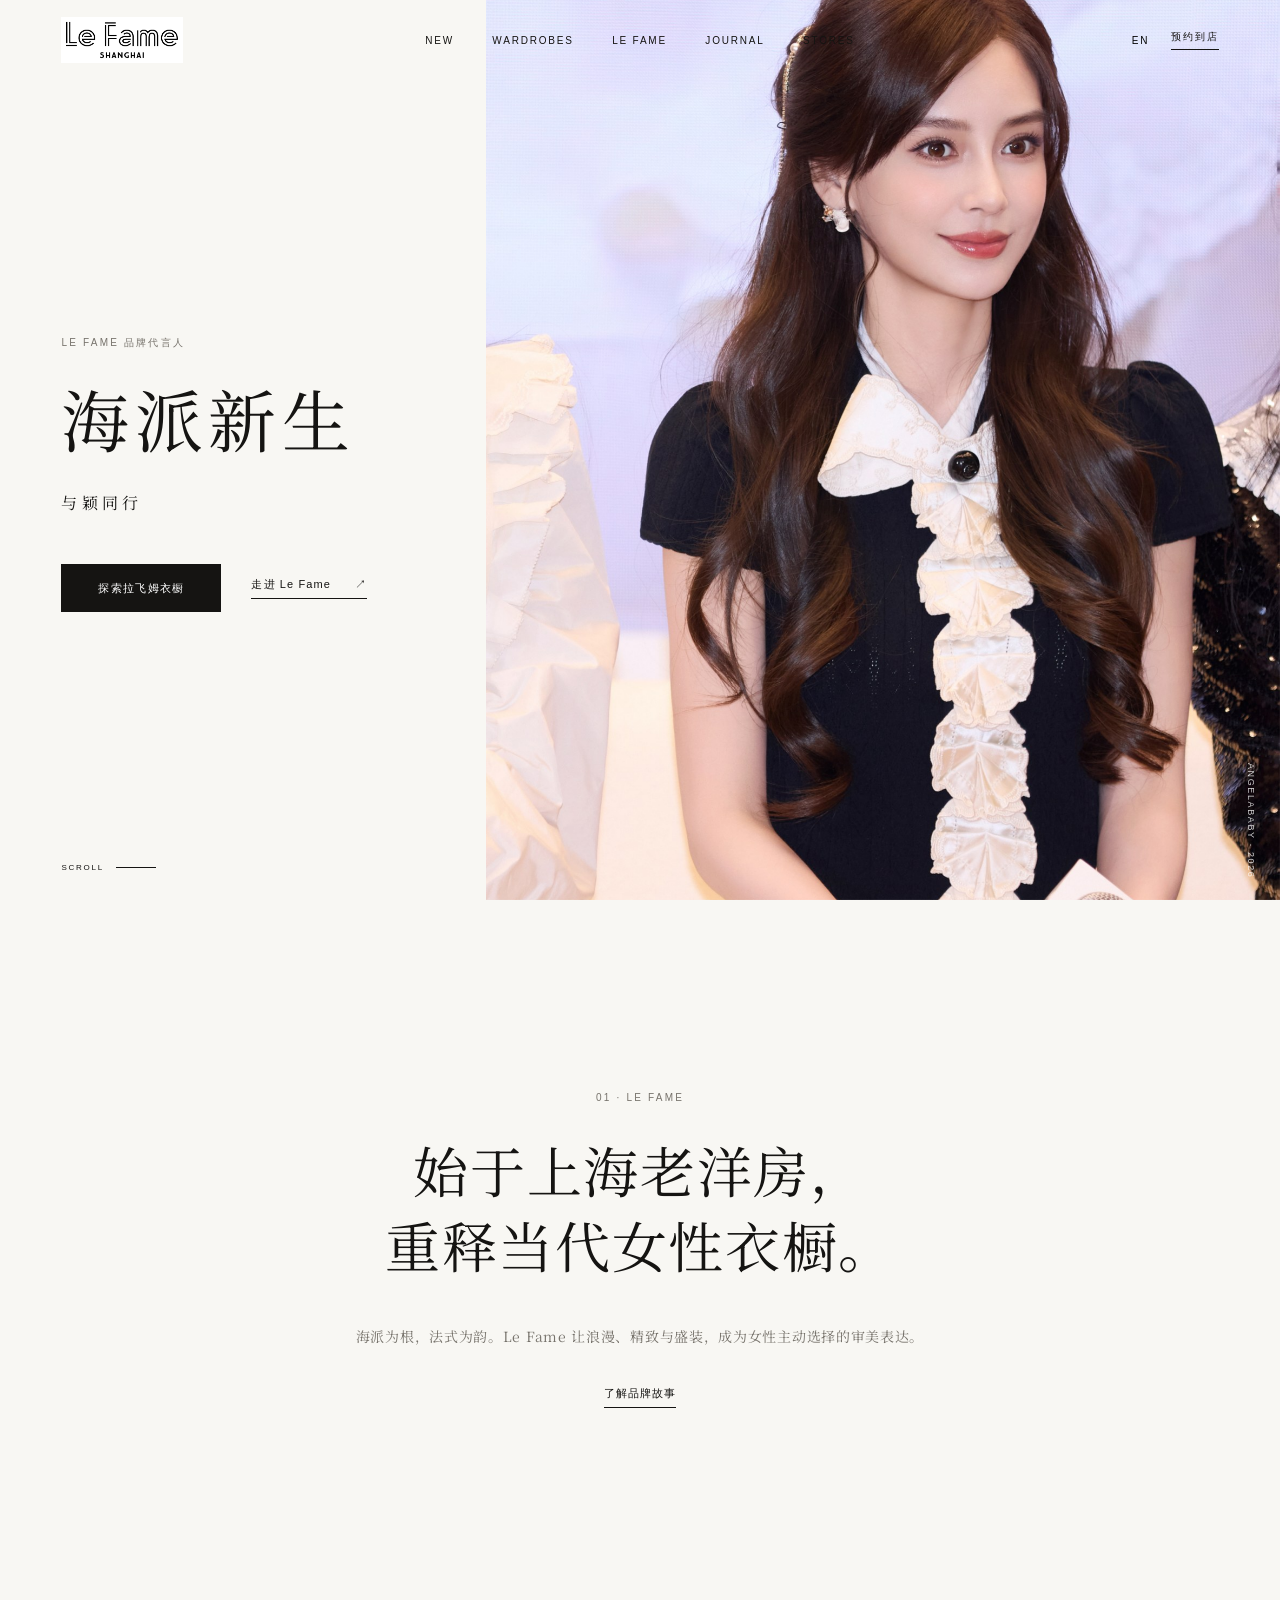
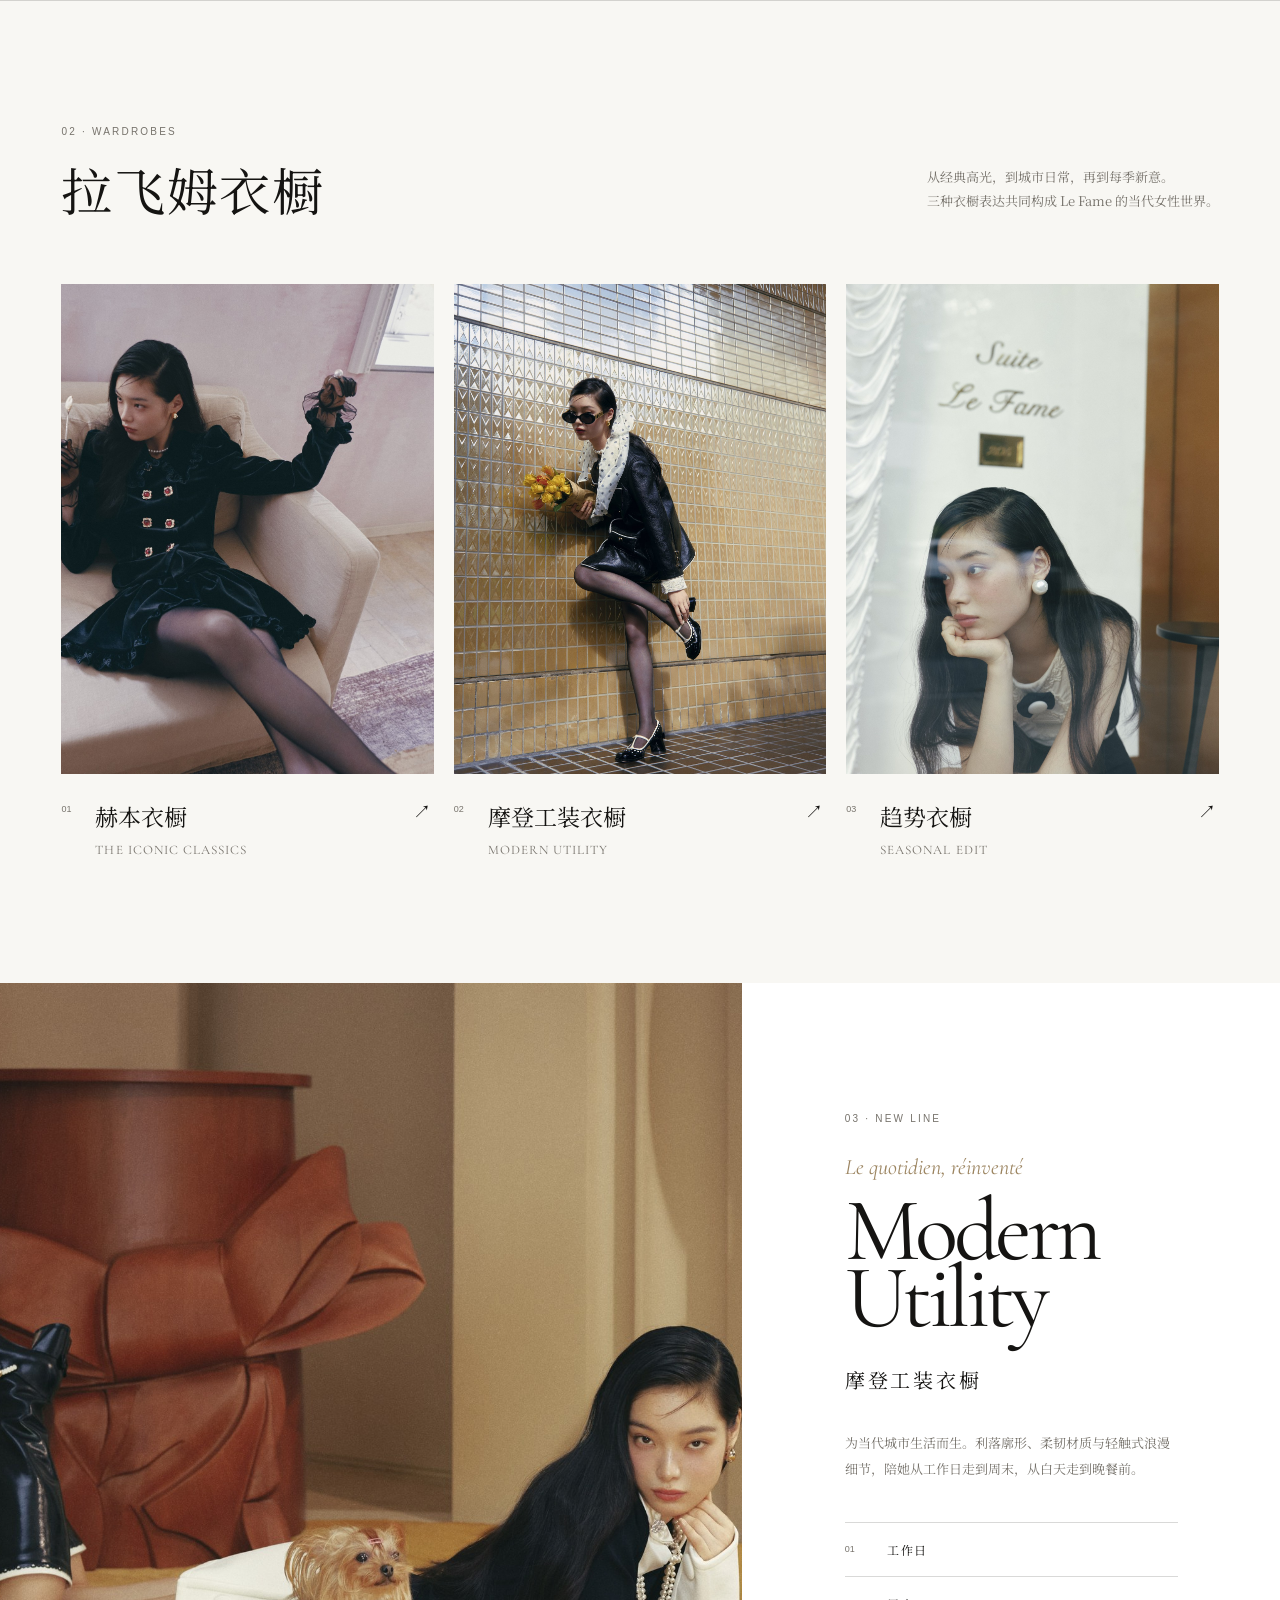
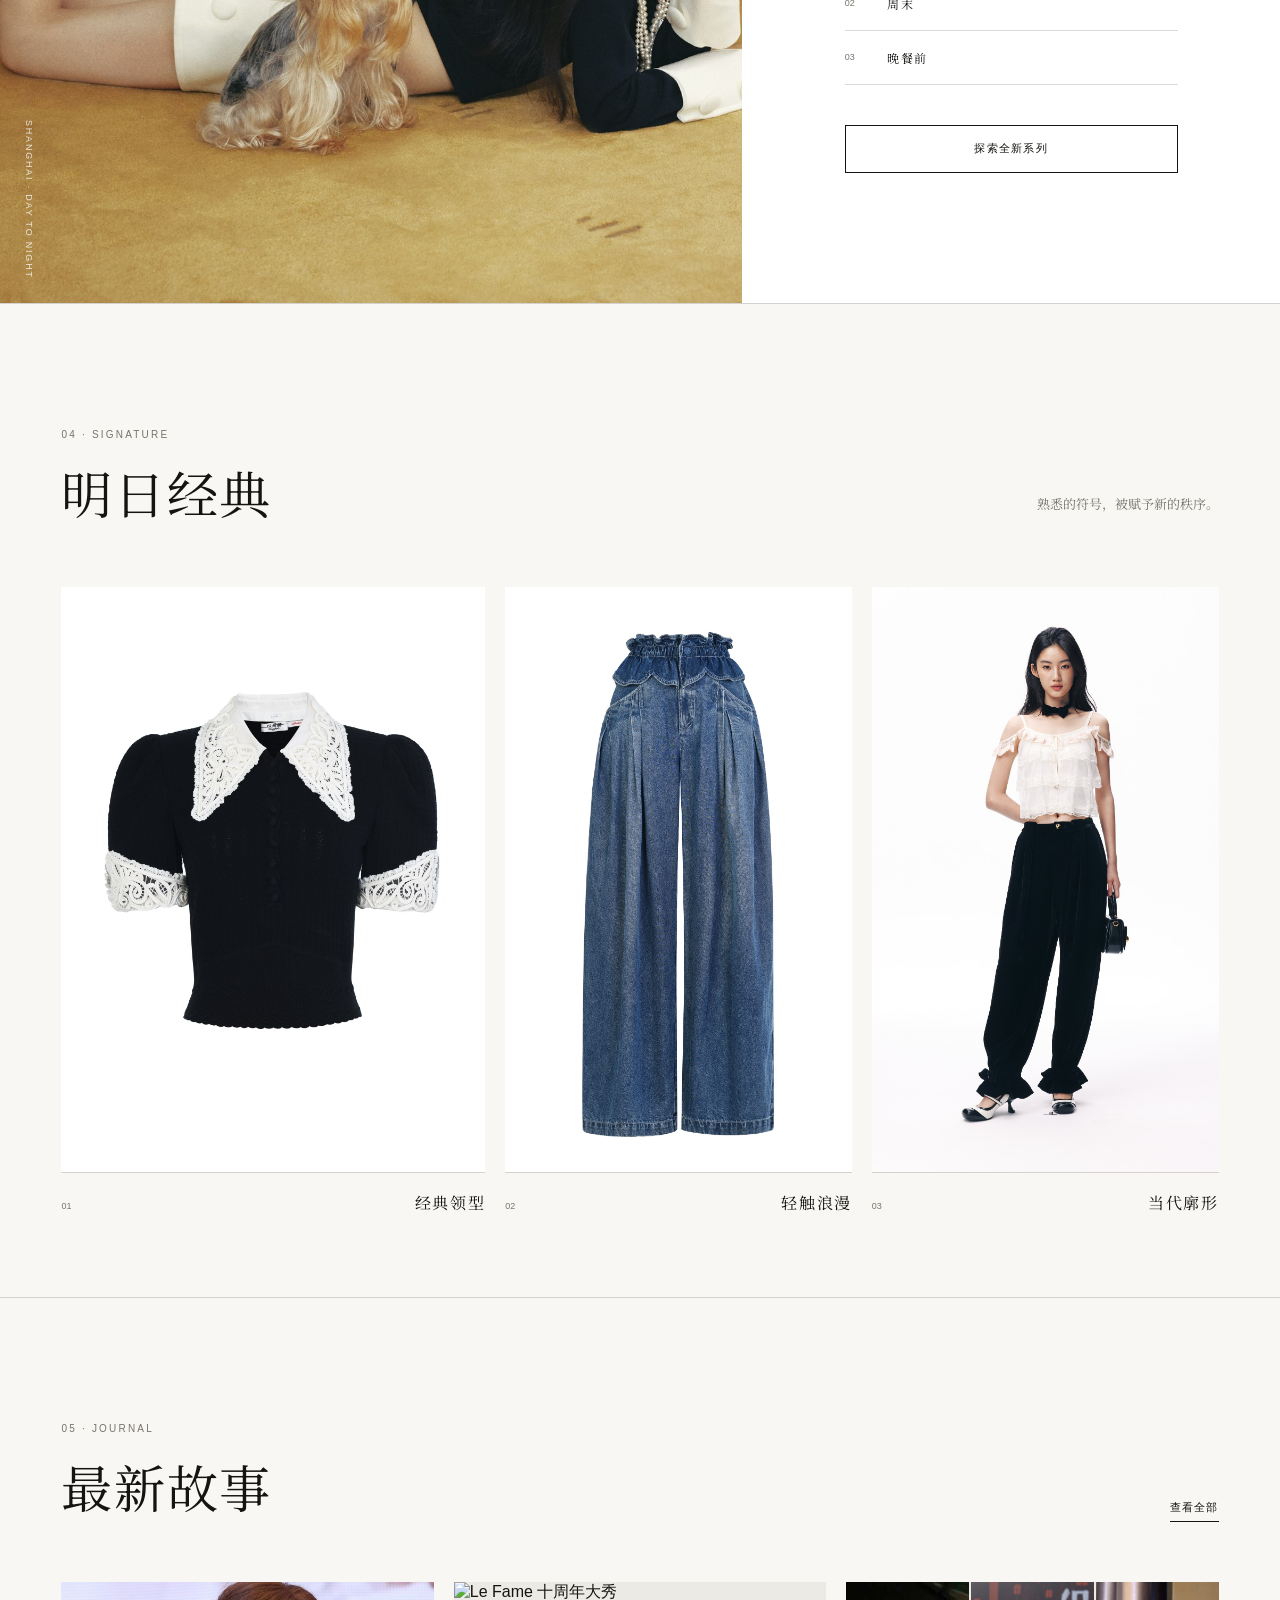
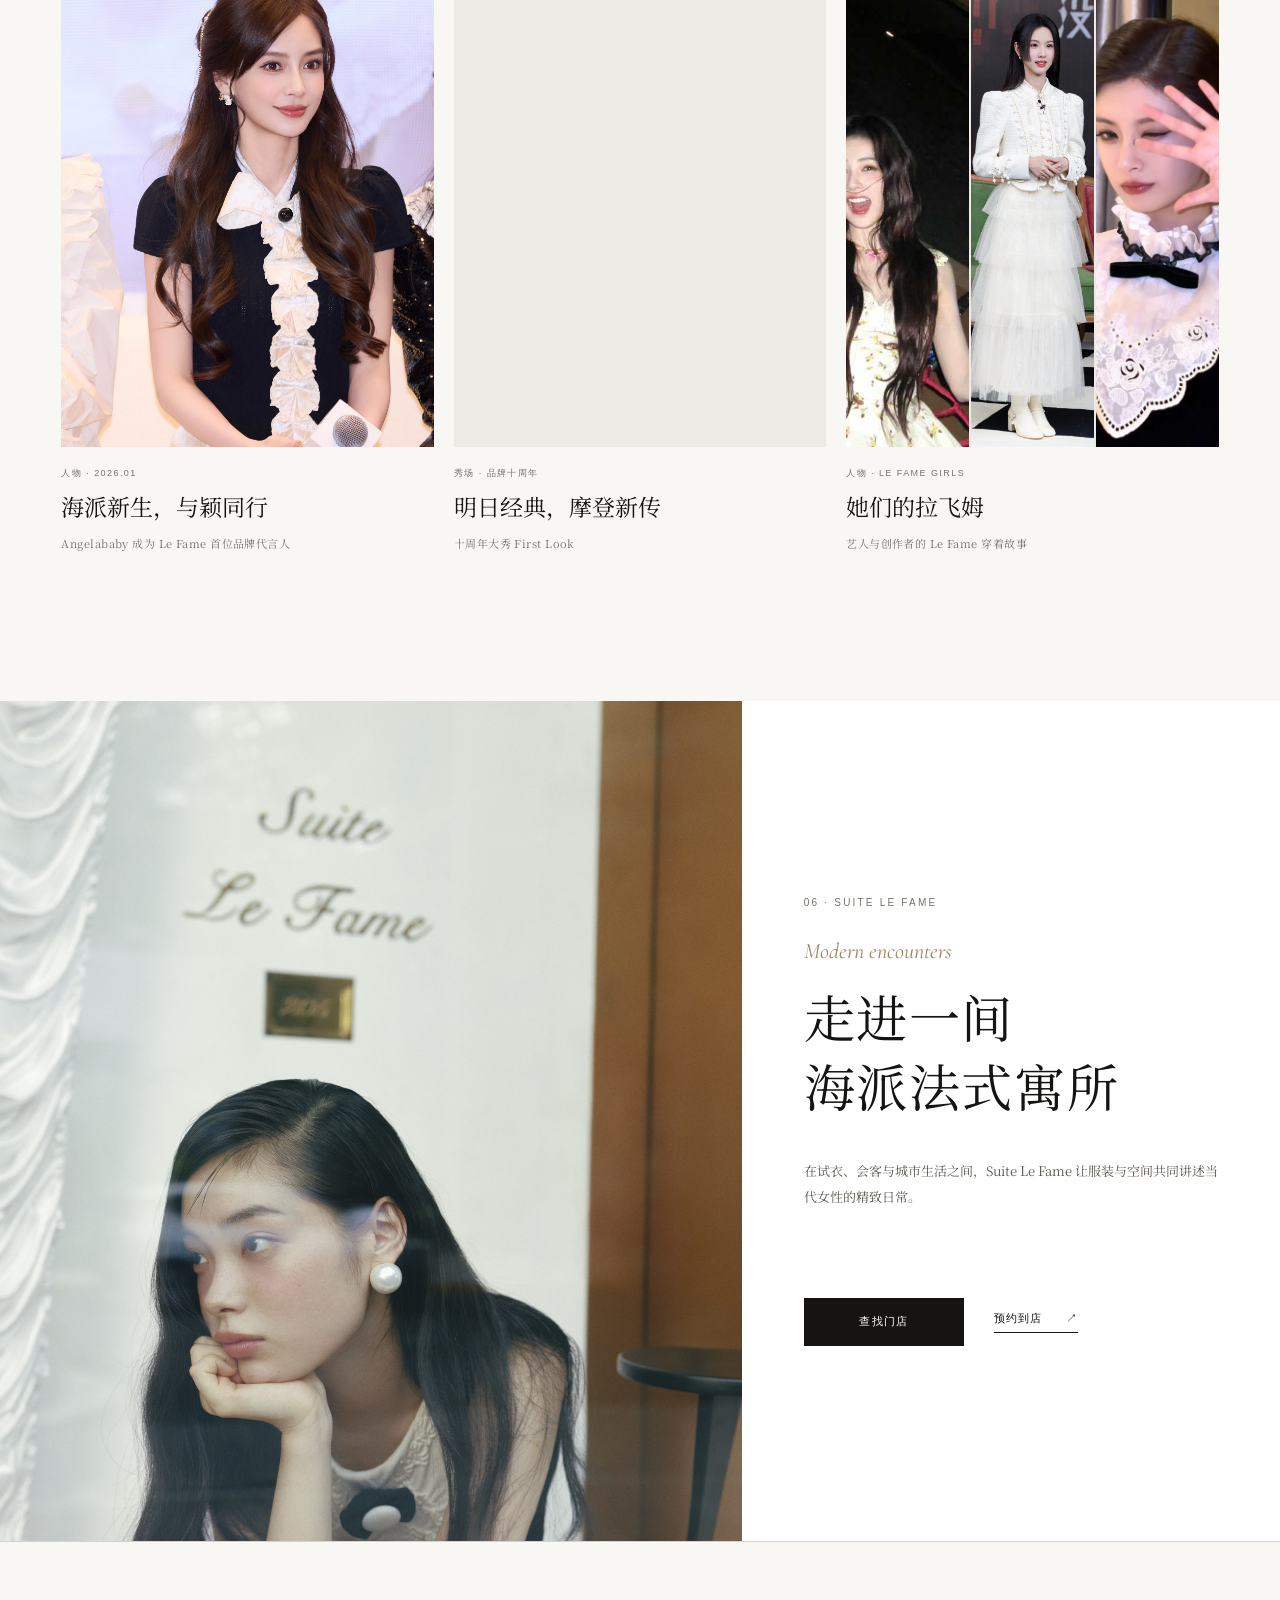
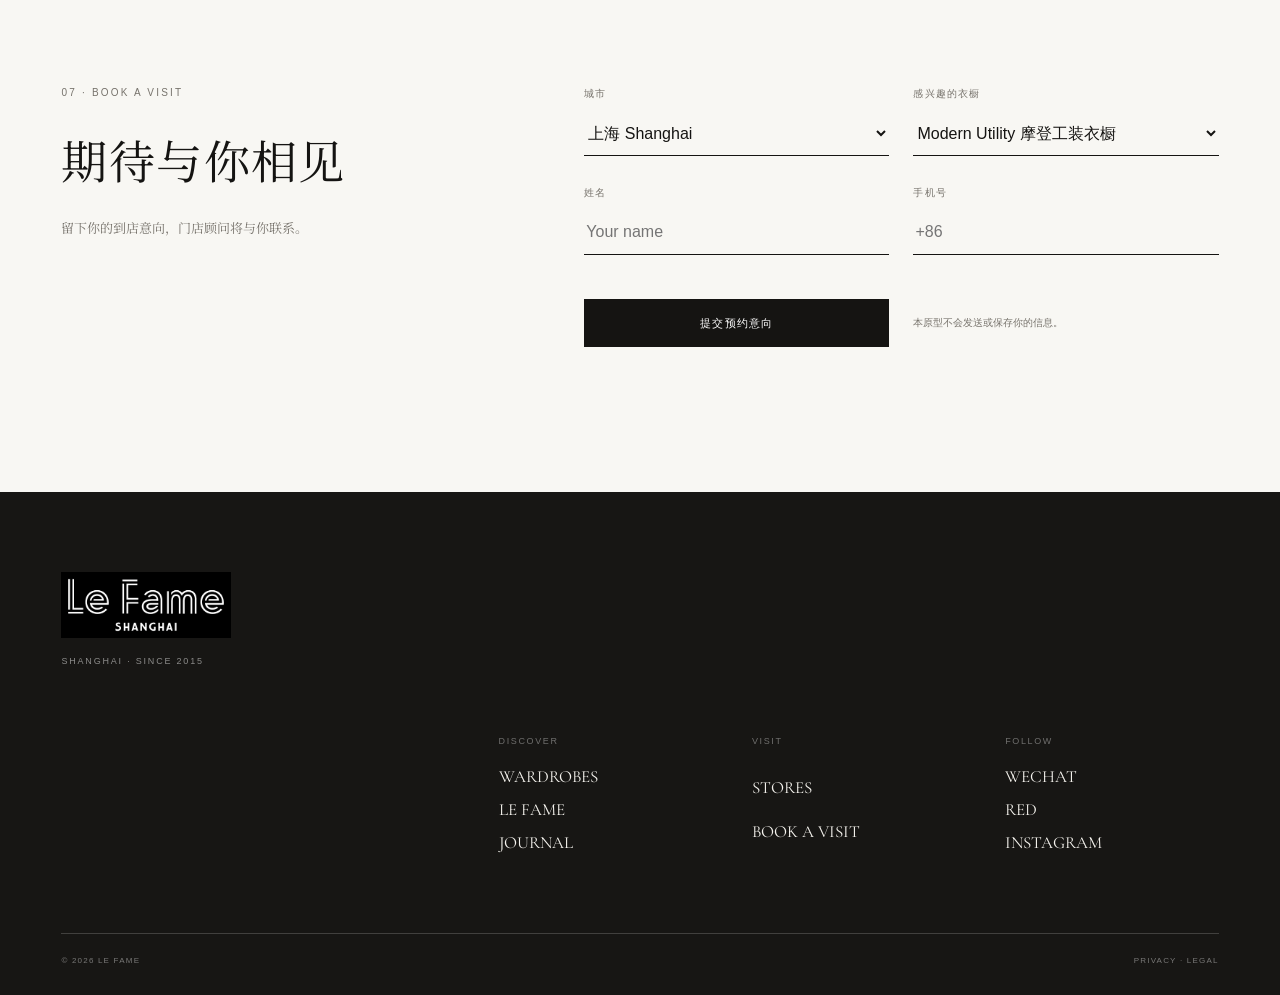
==== index.html @ 020245b4 "Le Fame 品牌官网 - 初次部署" ====
<!doctype html>
<html lang="zh-CN">
  <head>
    <meta charset="UTF-8" />
    <meta name="viewport" content="width=device-width, initial-scale=1.0" />
    <meta
      name="description"
      content="Le Fame 拉飞姆品牌官网概念首页——始于上海老洋房，以海派摩登重释当代女性衣橱。"
    />
    <title>Le Fame 拉飞姆｜海派摩登女装</title>
    <link rel="stylesheet" href="./styles.css" />
  </head>
  <body>
    <header class="site-header" data-header>
      <a class="brand-mark" href="#top" aria-label="Le Fame 首页">
        <img
          src="assets/lefame_logo_black_crop.png"
          alt="Le Fame"
        />
      </a>

      <nav class="desktop-nav" aria-label="主导航">
        <a href="./collection-autumn-2026.html">NEW</a>
        <a href="./wardrobes.html">WARDROBES</a>
        <a href="#statement">LE FAME</a>
        <a href="#journal">JOURNAL</a>
        <a href="#stores">STORES</a>
      </nav>

      <div class="header-actions">
        <button class="language-switch" type="button" data-language>EN</button>
        <a class="visit-link" href="#visit">预约到店</a>
        <button
          class="menu-button"
          type="button"
          aria-label="打开菜单"
          aria-expanded="false"
          data-menu-button
        >
          <span></span>
          <span></span>
        </button>
      </div>

      <nav class="mobile-nav" aria-label="移动端导航" data-mobile-nav>
        <a href="#new">NEW COLLECTION</a>
        <a href="./wardrobes.html">拉飞姆衣橱</a>
        <a href="#statement">LE FAME</a>
        <a href="#journal">JOURNAL</a>
        <a href="#stores">STORES</a>
        <a href="#visit">预约到店</a>
        <button class="mobile-language" type="button" data-language>EN / 中文</button>
      </nav>
    </header>

    <main id="top">
      <section class="hero" id="new">
        <div class="hero-copy">
          <p class="eyebrow" data-zh="LE FAME 品牌代言人" data-en="LE FAME BRAND AMBASSADOR">
            LE FAME 品牌代言人
          </p>
          <h1 class="hero-title-cn">海派新生</h1>
          <p
            class="hero-cn"
            data-zh="与颖同行"
            data-en="A modern Haipai story, in step with Angelababy."
          >
            与颖同行
          </p>
          <div class="hero-actions">
            <a class="button button-dark" href="./wardrobes.html">
              <span data-zh="探索拉飞姆衣橱" data-en="Explore Le Fame Wardrobes">探索拉飞姆衣橱</span>
            </a>
            <a class="text-link" href="#statement">
              <span data-zh="走进 Le Fame" data-en="Discover Le Fame">走进 Le Fame</span>
              <span aria-hidden="true">↗</span>
            </a>
          </div>
        </div>

        <figure class="hero-visual">
          <img
            src="assets/celebrity_01.jpg"
            alt="Le Fame 品牌代言人 Angelababy"
          />
          <figcaption>ANGELABABY · 2026</figcaption>
        </figure>

        <a class="scroll-cue" href="#statement" aria-label="继续浏览">
          <span>SCROLL</span>
          <i></i>
        </a>
      </section>

      <section class="statement reveal" id="statement">
        <p class="section-index">01 · LE FAME</p>
        <h2 data-zh="始于上海老洋房，重释当代女性衣橱。" data-en="Born in a Shanghai heritage villa, reimagining the contemporary wardrobe.">
          始于上海老洋房，<br />重释当代女性衣橱。
        </h2>
        <p
          class="statement-en"
          data-zh="海派为根，法式为韵。Le Fame 让浪漫、精致与盛装，成为女性主动选择的审美表达。"
          data-en="Rooted in Haipai aesthetics and articulated with French elegance, Le Fame turns romance and refinement into a conscious expression of modern femininity."
        >
          海派为根，法式为韵。Le Fame 让浪漫、精致与盛装，成为女性主动选择的审美表达。
        </p>
        <a class="underlined-link" href="#statement">
          <span data-zh="了解品牌故事" data-en="Our Story">了解品牌故事</span>
        </a>
      </section>

      <section class="wardrobes" id="wardrobes">
        <header class="section-heading reveal">
          <div>
            <p class="section-index">02 · WARDROBES</p>
            <h2 data-zh="拉飞姆衣橱" data-en="Le Fame Wardrobes">拉飞姆衣橱</h2>
          </div>
          <p
            data-zh="从经典高光，到城市日常，再到每季新意。三种衣橱表达共同构成 Le Fame 的当代女性世界。"
            data-en="From enduring icons to urban ease and seasonal expressions, the Le Fame wardrobes shape a contemporary feminine world."
          >
            从经典高光，到城市日常，再到每季新意。<br />三种衣橱表达共同构成 Le Fame 的当代女性世界。
          </p>
        </header>

        <div class="wardrobe-grid">
          <article class="wardrobe-card reveal">
            <div class="wardrobe-image">
              <img
                src="assets/modern_02.jpg"
                alt="赫本衣橱"
              />
            </div>
            <div class="wardrobe-copy">
              <span>01</span>
              <h3 data-zh="赫本衣橱" data-en="Hepburn Wardrobe">赫本衣橱</h3>
              <p>THE ICONIC CLASSICS</p>
              <a href="./wardrobe-hepburn.html" aria-label="探索赫本衣橱">↗</a>
            </div>
          </article>

          <article class="wardrobe-card reveal">
            <div class="wardrobe-image">
              <img
                src="assets/modern_01.jpg"
                alt="Modern Utility 摩登工装衣橱"
              />
            </div>
            <div class="wardrobe-copy">
              <span>02</span>
              <h3 data-zh="摩登工装衣橱" data-en="Modern Utility">摩登工装衣橱</h3>
              <p>MODERN UTILITY</p>
              <a href="./wardrobe-utility.html" aria-label="探索摩登工装衣橱">↗</a>
            </div>
          </article>

          <article class="wardrobe-card reveal">
            <div class="wardrobe-image">
              <img
                src="assets/modern_04.jpg"
                alt="趋势衣橱"
              />
            </div>
            <div class="wardrobe-copy">
              <span>03</span>
              <h3 data-zh="趋势衣橱" data-en="Seasonal Wardrobe">趋势衣橱</h3>
              <p>SEASONAL EDIT</p>
              <a href="./wardrobe-seasonal.html" aria-label="探索趋势衣橱">↗</a>
            </div>
          </article>
        </div>
      </section>

      <section class="utility" id="utility">
        <div class="utility-visual reveal">
          <img
            src="assets/modern_03.jpg"
            alt="Modern Utility 城市生活方式"
          />
          <span class="vertical-label">SHANGHAI · DAY TO NIGHT</span>
        </div>

        <div class="utility-copy reveal">
          <p class="section-index">03 · NEW LINE</p>
          <p class="script-label">Le quotidien, réinventé</p>
          <h2>Modern<br />Utility</h2>
          <h3 data-zh="摩登工装衣橱" data-en="The City Wardrobe">摩登工装衣橱</h3>
          <p
            class="utility-description"
            data-zh="为当代城市生活而生。利落廓形、柔韧材质与轻触式浪漫细节，陪她从工作日走到周末，从白天走到晚餐前。"
            data-en="Created for modern city life. Precise silhouettes, tactile materials and light romantic details move from weekdays to weekends, from daylight to dinner."
          >
            为当代城市生活而生。利落廓形、柔韧材质与轻触式浪漫细节，陪她从工作日走到周末，从白天走到晚餐前。
          </p>
          <ul class="scene-list">
            <li><span>01</span><b data-zh="工作日" data-en="Weekday">工作日</b></li>
            <li><span>02</span><b data-zh="周末" data-en="Weekend">周末</b></li>
            <li><span>03</span><b data-zh="晚餐前" data-en="Before Dinner">晚餐前</b></li>
          </ul>
          <a class="button button-outline" href="#visit">
            <span data-zh="探索全新系列" data-en="Discover the Collection">探索全新系列</span>
          </a>
        </div>
      </section>

      <section class="signature" id="signature">
        <header class="section-heading reveal">
          <div>
            <p class="section-index">04 · SIGNATURE</p>
            <h2 data-zh="明日经典" data-en="Tomorrow's Classics">明日经典</h2>
          </div>
          <p
            data-zh="熟悉的符号，被赋予新的秩序。"
            data-en="Familiar signatures, composed for a new era."
          >
            熟悉的符号，被赋予新的秩序。
          </p>
        </header>

        <div class="signature-grid">
          <article class="detail-card detail-card-wide reveal">
            <img
              src="assets/product_01.jpg"
              alt="Le Fame 蕾丝经典领型"
            />
            <div><span>01</span><h3 data-zh="经典领型" data-en="The Collar">经典领型</h3></div>
          </article>
          <article class="detail-card reveal">
            <img
              src="assets/product_02.jpg"
              alt="Le Fame 牛仔细节"
            />
            <div><span>02</span><h3 data-zh="轻触浪漫" data-en="Light Touch">轻触浪漫</h3></div>
          </article>
          <article class="detail-card reveal">
            <img
              src="assets/product_03.jpg"
              alt="Le Fame 当代廓形"
            />
            <div><span>03</span><h3 data-zh="当代廓形" data-en="Modern Silhouette">当代廓形</h3></div>
          </article>
        </div>
      </section>

      <section class="journal" id="journal">
        <header class="section-heading reveal">
          <div>
            <p class="section-index">05 · JOURNAL</p>
            <h2 data-zh="最新故事" data-en="Latest Stories">最新故事</h2>
          </div>
          <a class="underlined-link" href="#journal">
            <span data-zh="查看全部" data-en="View All">查看全部</span>
          </a>
        </header>

        <div class="journal-grid">
          <article class="journal-card reveal">
            <img
              src="assets/celebrity_01.jpg"
              alt="Angelababy A New Haipai Chapter"
            />
            <div class="journal-copy">
              <p data-zh="人物 · 2026.01" data-en="PEOPLE · 2026.01">人物 · 2026.01</p>
              <h3 data-zh="海派新生，与颖同行" data-en="A New Haipai Chapter">海派新生，与颖同行</h3>
              <span data-zh="Angelababy 成为 Le Fame 首位品牌代言人" data-en="Angelababy becomes Le Fame's first Brand Ambassador">Angelababy 成为 Le Fame 首位品牌代言人</span>
            </div>
          </article>

          <article class="journal-card reveal">
            <img
              src="./assets/anniversary-first-look.jpg"
              alt="Le Fame 十周年大秀"
            />
            <div class="journal-copy">
              <p data-zh="秀场 · 品牌十周年" data-en="RUNWAY · 10TH ANNIVERSARY">秀场 · 品牌十周年</p>
              <h3 data-zh="明日经典，摩登新传" data-en="Tomorrow's Classics">明日经典，摩登新传</h3>
              <span data-zh="十周年大秀 First Look" data-en="First looks from the 10th Anniversary show">十周年大秀 First Look</span>
            </div>
          </article>

          <article class="journal-card reveal">
            <div class="journal-collage" aria-label="Le Fame Girls 艺人与创作者穿着返图">
              <img src="./assets/lefame-girl-bailu.jpg" alt="白鹿身着 Le Fame" />
              <img src="./assets/lefame-girl-chenduling.jpg" alt="陈都灵身着 Le Fame" />
              <img src="./assets/lefame-girl-wangyiren.jpg" alt="王怡人身着 Le Fame" />
            </div>
            <div class="journal-copy">
              <p data-zh="人物 · LE FAME GIRLS" data-en="PEOPLE · LE FAME GIRLS">人物 · LE FAME GIRLS</p>
              <h3 data-zh="她们的拉飞姆" data-en="Le Fame Girls">她们的拉飞姆</h3>
              <span data-zh="艺人与创作者的 Le Fame 穿着故事" data-en="Le Fame stories worn by artists and creators">艺人与创作者的 Le Fame 穿着故事</span>
            </div>
          </article>
        </div>
      </section>

      <section class="store-section" id="stores">
        <div class="store-image reveal">
          <img
            src="assets/modern_04.jpg"
            alt="Suite Le Fame"
          />
        </div>
        <div class="store-copy reveal">
          <p class="section-index">06 · SUITE LE FAME</p>
          <p class="script-label">Modern encounters</p>
          <h2 data-zh="走进一间海派法式寓所" data-en="Enter a modern Haipai salon">
            走进一间<br />海派法式寓所
          </h2>
          <p
            data-zh="在试衣、会客与城市生活之间，Suite Le Fame 让服装与空间共同讲述当代女性的精致日常。"
            data-en="Between dressing, gathering and city life, Suite Le Fame brings fashion and space into one refined everyday experience."
          >
            在试衣、会客与城市生活之间，Suite Le Fame 让服装与空间共同讲述当代女性的精致日常。
          </p>
          <div class="store-actions">
            <a class="button button-dark" href="#visit">
              <span data-zh="查找门店" data-en="Find a Store">查找门店</span>
            </a>
            <a class="text-link" href="#visit">
              <span data-zh="预约到店" data-en="Book a Visit">预约到店</span>
              <span>↗</span>
            </a>
          </div>
        </div>
      </section>

      <section class="visit" id="visit">
        <div class="visit-intro reveal">
          <p class="section-index">07 · BOOK A VISIT</p>
          <h2 data-zh="期待与你相见" data-en="We look forward to meeting you">期待与你相见</h2>
          <p
            data-zh="留下你的到店意向，门店顾问将与你联系。"
            data-en="Share your preferred visit details and a store advisor will contact you."
          >
            留下你的到店意向，门店顾问将与你联系。
          </p>
        </div>
        <form class="visit-form reveal" data-visit-form>
          <label>
            <span data-zh="城市" data-en="City">城市</span>
            <select name="city">
              <option>上海 Shanghai</option>
              <option>成都 Chengdu</option>
              <option>杭州 Hangzhou</option>
              <option>北京 Beijing</option>
            </select>
          </label>
          <label>
            <span data-zh="感兴趣的衣橱" data-en="Wardrobe">感兴趣的衣橱</span>
            <select name="wardrobe">
              <option>Modern Utility 摩登工装衣橱</option>
              <option>赫本衣橱 Hepburn Wardrobe</option>
              <option>趋势衣橱 Seasonal Wardrobe</option>
            </select>
          </label>
          <label>
            <span data-zh="姓名" data-en="Name">姓名</span>
            <input type="text" name="name" placeholder="Your name" required />
          </label>
          <label>
            <span data-zh="手机号" data-en="Mobile">手机号</span>
            <input type="tel" name="phone" placeholder="+86" required />
          </label>
          <button class="button button-dark" type="submit">
            <span data-zh="提交预约意向" data-en="Submit Request">提交预约意向</span>
          </button>
          <p class="form-note" data-form-note>
            <span data-zh="本原型不会发送或保存你的信息。" data-en="This prototype does not send or store your information.">
              本原型不会发送或保存你的信息。
            </span>
          </p>
        </form>
      </section>
    </main>

    <footer class="site-footer">
      <div class="footer-brand">
        <img
          src="assets/lefame_logo_black_crop.png"
          alt="Le Fame"
        />
        <p>SHANGHAI · SINCE 2015</p>
      </div>
      <div class="footer-links">
        <div>
          <p>DISCOVER</p>
          <a href="./wardrobes.html">WARDROBES</a>
          <a href="#statement">LE FAME</a>
          <a href="#journal">JOURNAL</a>
        </div>
        <div>
          <p>VISIT</p>
          <a href="#stores">STORES</a>
          <a href="#visit">BOOK A VISIT</a>
        </div>
        <div>
          <p>FOLLOW</p>
          <a href="#top">WECHAT</a>
          <a href="#top">RED</a>
          <a href="#top">INSTAGRAM</a>
        </div>
      </div>
      <div class="footer-bottom">
        <span>© 2026 LE FAME</span>
        <span>PRIVACY · LEGAL</span>
      </div>
    </footer>

    <script src="./script.js"></script>
  </body>
</html>
---- styles.css ----
@import url("https://fonts.googleapis.com/css2?family=Cormorant+Garamond:ital,wght@0,400;0,500;1,400&family=Noto+Serif+SC:wght@400;500&display=swap");

:root {
  --paper: #f8f7f3;
  --white: #fff;
  --ink: #151412;
  --muted: #77736c;
  --line: rgba(21, 20, 18, 0.16);
  --gold: #9c8561;
  --soft-pink: #eee7e5;
  --page-x: clamp(24px, 4.8vw, 76px);
  --serif: "Cormorant Garamond", "Times New Roman", serif;
  --cn-serif: "Noto Serif SC", "Songti SC", serif;
  --sans: "Helvetica Neue", "PingFang SC", "Microsoft YaHei", sans-serif;
}

* {
  box-sizing: border-box;
}

html {
  scroll-behavior: smooth;
}

body {
  margin: 0;
  background: var(--paper);
  color: var(--ink);
  font-family: var(--sans);
  -webkit-font-smoothing: antialiased;
}

body.menu-open {
  overflow: hidden;
}

img {
  display: block;
  width: 100%;
}

a {
  color: inherit;
  text-decoration: none;
}

button,
input,
select {
  font: inherit;
}

.site-header {
  position: fixed;
  inset: 0 0 auto;
  z-index: 30;
  height: 80px;
  display: grid;
  grid-template-columns: 190px 1fr 190px;
  align-items: center;
  padding: 0 var(--page-x);
  transition: height 0.35s ease, background 0.35s ease, box-shadow 0.35s ease;
}

.site-header.is-scrolled {
  height: 62px;
  background: rgba(248, 247, 243, 0.94);
  box-shadow: 0 1px 0 var(--line);
  backdrop-filter: blur(14px);
}

.brand-mark {
  width: 122px;
  justify-self: start;
}

.brand-mark img {
  mix-blend-mode: multiply;
}

.desktop-nav {
  display: flex;
  justify-content: center;
  gap: clamp(24px, 3vw, 48px);
}

.desktop-nav a,
.language-switch,
.visit-link {
  font-size: 10px;
  letter-spacing: 0.18em;
  transition: opacity 0.25s ease;
}

.desktop-nav a:hover,
.language-switch:hover,
.visit-link:hover {
  opacity: 0.5;
}

.header-actions {
  display: flex;
  justify-content: flex-end;
  align-items: center;
  gap: 22px;
}

.language-switch,
.menu-button {
  border: 0;
  background: transparent;
  cursor: pointer;
  padding: 0;
}

.visit-link {
  padding-bottom: 5px;
  border-bottom: 1px solid var(--ink);
}

.menu-button,
.mobile-nav {
  display: none;
}

.hero {
  min-height: 100svh;
  display: grid;
  grid-template-columns: 38% 62%;
  position: relative;
  background: var(--paper);
}

.hero-copy {
  display: flex;
  flex-direction: column;
  justify-content: center;
  padding: 118px 7vw 70px var(--page-x);
}

.eyebrow,
.section-index {
  margin: 0 0 30px;
  color: var(--muted);
  font-size: 10px;
  letter-spacing: 0.22em;
  text-transform: uppercase;
}

.hero h1 {
  margin: 0;
  font-family: var(--serif);
  font-size: clamp(58px, 6.2vw, 105px);
  font-weight: 400;
  line-height: 0.82;
  letter-spacing: -0.045em;
}

.hero .hero-title-cn {
  font-family: var(--cn-serif);
  font-size: clamp(62px, 5.3vw, 82px);
  line-height: 1.12;
  letter-spacing: 0.08em;
  white-space: nowrap;
}

.hero-cn {
  margin: 36px 0 0;
  font-family: var(--cn-serif);
  font-size: 16px;
  letter-spacing: 0.26em;
}

.hero-actions,
.store-actions {
  display: flex;
  align-items: center;
  gap: 30px;
  margin-top: 50px;
}

.button {
  min-width: 160px;
  height: 48px;
  display: inline-flex;
  justify-content: center;
  align-items: center;
  border: 1px solid var(--ink);
  padding: 0 25px;
  font-size: 11px;
  letter-spacing: 0.12em;
  transition: color 0.25s ease, background 0.25s ease;
  cursor: pointer;
}

.button-dark {
  background: var(--ink);
  color: var(--white);
}

.button-dark:hover {
  background: transparent;
  color: var(--ink);
}

.button-outline:hover {
  background: var(--ink);
  color: var(--white);
}

.text-link {
  display: inline-flex;
  gap: 24px;
  align-items: center;
  padding-bottom: 6px;
  border-bottom: 1px solid var(--ink);
  font-size: 11px;
  letter-spacing: 0.1em;
}

.hero-visual {
  height: 100svh;
  margin: 0;
  position: relative;
  overflow: hidden;
  background: #eee9e6;
}

.hero-visual img {
  height: 100%;
  object-fit: cover;
  object-position: 50% 23%;
  animation: heroIn 1.3s cubic-bezier(0.22, 1, 0.36, 1) both;
}

.hero-visual figcaption {
  position: absolute;
  right: 24px;
  bottom: 22px;
  color: rgba(255, 255, 255, 0.8);
  font-size: 9px;
  letter-spacing: 0.18em;
  writing-mode: vertical-rl;
}

.scroll-cue {
  position: absolute;
  left: var(--page-x);
  bottom: 28px;
  display: flex;
  align-items: center;
  gap: 12px;
  font-size: 8px;
  letter-spacing: 0.22em;
}

.scroll-cue i {
  width: 40px;
  height: 1px;
  background: var(--ink);
}

.statement {
  min-height: 700px;
  padding: 150px var(--page-x);
  display: flex;
  flex-direction: column;
  align-items: center;
  justify-content: center;
  text-align: center;
}

.statement h2,
.section-heading h2,
.story-copy h2,
.store-copy h2,
.visit-intro h2 {
  margin: 0;
  font-family: var(--cn-serif);
  font-size: clamp(38px, 4.3vw, 70px);
  font-weight: 400;
  line-height: 1.35;
  letter-spacing: 0.03em;
}

.statement-en {
  max-width: 630px;
  margin: 40px auto 36px;
  color: var(--muted);
  font-family: var(--cn-serif);
  font-size: 14px;
  line-height: 2;
  letter-spacing: 0.05em;
}

.underlined-link {
  display: inline-block;
  padding-bottom: 6px;
  border-bottom: 1px solid var(--ink);
  font-size: 11px;
  letter-spacing: 0.1em;
}

.wardrobes,
.signature,
.journal {
  padding: 125px var(--page-x);
  border-top: 1px solid var(--line);
}

.section-heading {
  display: flex;
  align-items: flex-end;
  justify-content: space-between;
  gap: 40px;
  margin-bottom: 60px;
}

.section-heading .section-index {
  margin-bottom: 18px;
}

.section-heading h2 {
  font-size: clamp(40px, 4vw, 66px);
}

.section-heading > p {
  max-width: 480px;
  margin: 0 0 10px;
  color: var(--muted);
  font-family: var(--cn-serif);
  font-size: 13px;
  line-height: 1.9;
}

.wardrobe-grid {
  display: grid;
  grid-template-columns: repeat(3, minmax(0, 1fr));
  gap: 20px;
}

.wardrobe-card {
  min-width: 0;
}

.wardrobe-image {
  aspect-ratio: 0.76;
  overflow: hidden;
  background: #eceae5;
}

.wardrobe-image img,
.journal-card img,
.journal-feature img,
.detail-card img {
  height: 100%;
  object-fit: cover;
  transition: transform 0.9s cubic-bezier(0.22, 1, 0.36, 1);
}

.wardrobe-card:nth-child(1) .wardrobe-image img {
  object-position: 62% center;
}

.wardrobe-card:nth-child(2) .wardrobe-image img {
  object-position: center;
}

.wardrobe-card:hover img,
.journal-card:hover img,
.journal-feature:hover img,
.detail-card:hover img {
  transform: scale(1.025);
}

.wardrobe-copy {
  position: relative;
  padding: 25px 0 0 34px;
}

.wardrobe-copy > span {
  position: absolute;
  top: 30px;
  left: 0;
  color: var(--muted);
  font-size: 9px;
}

.wardrobe-copy h3 {
  margin: 0;
  font-family: var(--cn-serif);
  font-size: clamp(20px, 1.8vw, 28px);
  font-weight: 400;
}

.wardrobe-copy p {
  margin: 9px 0 0;
  color: var(--muted);
  font-family: var(--serif);
  font-size: 13px;
  letter-spacing: 0.08em;
}

.wardrobe-copy a {
  position: absolute;
  top: 26px;
  right: 3px;
  font-size: 18px;
}

.utility {
  min-height: 920px;
  display: grid;
  grid-template-columns: 58% 42%;
  background: var(--white);
}

.utility-visual {
  position: relative;
  min-height: 920px;
  overflow: hidden;
}

.utility-visual img {
  height: 100%;
  object-fit: cover;
  object-position: center;
}

.vertical-label {
  position: absolute;
  left: 24px;
  bottom: 24px;
  color: rgba(255, 255, 255, 0.8);
  font-size: 9px;
  letter-spacing: 0.2em;
  writing-mode: vertical-rl;
}

.utility-copy {
  display: flex;
  flex-direction: column;
  justify-content: center;
  padding: 100px 8vw;
}

.script-label {
  margin: 0 0 18px;
  color: var(--gold);
  font-family: var(--serif);
  font-size: 22px;
  font-style: italic;
}

.utility-copy h2 {
  margin: 0;
  font-family: var(--serif);
  font-size: clamp(68px, 7vw, 110px);
  font-weight: 400;
  line-height: 0.74;
  letter-spacing: -0.05em;
}

.utility-copy h3 {
  margin: 34px 0 0;
  font-family: var(--cn-serif);
  font-size: 20px;
  font-weight: 400;
  letter-spacing: 0.14em;
}

.utility-description {
  max-width: 420px;
  margin: 36px 0 0;
  color: var(--muted);
  font-family: var(--cn-serif);
  font-size: 13px;
  line-height: 2;
}

.scene-list {
  margin: 40px 0;
  padding: 0;
  list-style: none;
  border-top: 1px solid var(--line);
}

.scene-list li {
  display: grid;
  grid-template-columns: 42px 1fr;
  align-items: center;
  min-height: 54px;
  border-bottom: 1px solid var(--line);
}

.scene-list span {
  color: var(--muted);
  font-size: 9px;
}

.scene-list b {
  font-family: var(--cn-serif);
  font-size: 12px;
  font-weight: 400;
  letter-spacing: 0.15em;
}

.signature-grid {
  display: grid;
  grid-template-columns: 1.1fr 0.9fr 0.9fr;
  gap: 20px;
}

.detail-card {
  min-width: 0;
}

.detail-card img {
  aspect-ratio: 0.78;
  object-fit: cover;
  background: var(--white);
}

.detail-card-wide img {
  object-fit: contain;
}

.detail-card div {
  display: flex;
  justify-content: space-between;
  align-items: baseline;
  padding-top: 18px;
  border-top: 1px solid var(--line);
}

.detail-card span {
  color: var(--muted);
  font-size: 9px;
}

.detail-card h3 {
  margin: 0;
  font-family: var(--cn-serif);
  font-size: 16px;
  font-weight: 400;
  letter-spacing: 0.1em;
}

.shanghai-story {
  min-height: 840px;
  display: grid;
  grid-template-columns: 42% 58%;
  background: var(--soft-pink);
}

.story-copy,
.store-copy {
  display: flex;
  flex-direction: column;
  justify-content: center;
  padding: 110px var(--page-x);
}

.story-copy h2,
.store-copy h2 {
  font-size: clamp(38px, 4vw, 64px);
}

.story-copy > p:not(.section-index),
.store-copy > p:not(.section-index):not(.script-label) {
  max-width: 430px;
  margin: 38px 0;
  color: #5f5b55;
  font-family: var(--cn-serif);
  font-size: 13px;
  line-height: 2;
}

.story-copy .underlined-link {
  align-self: flex-start;
}

.story-visual {
  position: relative;
  min-height: 840px;
  overflow: hidden;
}

.story-visual img {
  height: 100%;
  object-fit: cover;
}

.story-visual span {
  position: absolute;
  right: 24px;
  bottom: 24px;
  color: rgba(255, 255, 255, 0.85);
  font-size: 9px;
  letter-spacing: 0.2em;
}

.journal-grid {
  display: grid;
  grid-template-columns: repeat(3, minmax(0, 1fr));
  gap: 20px;
}

.journal-card {
  margin: 0;
  min-width: 0;
}

.journal-card > img,
.journal-collage {
  width: 100%;
  aspect-ratio: 0.8;
  overflow: hidden;
  background: #eceae5;
}

.journal-card > img {
  height: auto;
  object-fit: cover;
}

.journal-card:first-child > img {
  object-position: 50% 18%;
}

.journal-card:nth-child(2) > img {
  object-position: center 38%;
}

.journal-collage {
  display: grid;
  grid-template-columns: repeat(3, 1fr);
  gap: 2px;
}

.journal-collage img {
  width: 100%;
  height: 100%;
  object-fit: cover;
}

.journal-collage img:first-child {
  object-position: 52% center;
}

.journal-collage img:nth-child(2) {
  object-position: 48% center;
}

.journal-collage img:last-child {
  object-position: 52% center;
}

.journal-copy {
  padding-top: 20px;
}

.journal-copy p {
  margin: 20px 0 10px;
  color: var(--muted);
  font-size: 9px;
  letter-spacing: 0.16em;
}

.journal-copy p {
  margin-top: 0;
}

.journal-copy h3 {
  margin: 0;
  font-family: var(--cn-serif);
  font-size: clamp(20px, 1.8vw, 28px);
  font-weight: 400;
  line-height: 1.4;
}

.journal-copy span {
  display: block;
  min-height: 42px;
  margin-top: 12px;
  color: var(--muted);
  font-family: var(--cn-serif);
  font-size: 11px;
  line-height: 1.8;
  letter-spacing: 0.04em;
}

.store-section {
  height: 840px;
  min-height: 840px;
  display: grid;
  grid-template-columns: 58% 42%;
  background: var(--white);
}

.store-image {
  position: relative;
  height: 100%;
  min-height: 840px;
  overflow: hidden;
}

.store-image img {
  position: absolute;
  inset: 0;
  height: 100%;
  object-fit: cover;
  object-position: center 35%;
}

.visit {
  display: grid;
  grid-template-columns: 0.8fr 1.2fr;
  gap: 100px;
  padding: 145px var(--page-x);
  border-top: 1px solid var(--line);
}

.visit-intro h2 {
  font-size: clamp(36px, 3.6vw, 58px);
}

.visit-intro > p:last-child {
  margin-top: 28px;
  color: var(--muted);
  font-family: var(--cn-serif);
  font-size: 13px;
}

.visit-form {
  display: grid;
  grid-template-columns: 1fr 1fr;
  gap: 30px 24px;
}

.visit-form label {
  display: grid;
  gap: 10px;
}

.visit-form label > span {
  color: var(--muted);
  font-size: 10px;
  letter-spacing: 0.12em;
}

.visit-form input,
.visit-form select {
  width: 100%;
  height: 45px;
  border: 0;
  border-bottom: 1px solid var(--ink);
  border-radius: 0;
  background: transparent;
  color: var(--ink);
  outline: none;
}

.visit-form .button {
  margin-top: 14px;
}

.form-note {
  align-self: center;
  margin: 14px 0 0;
  color: var(--muted);
  font-size: 10px;
}

.site-footer {
  padding: 80px var(--page-x) 30px;
  background: #171614;
  color: #f5f3ee;
}

.footer-brand img {
  width: 170px;
  filter: invert(1);
}

.footer-brand p {
  margin: 18px 0 70px;
  color: rgba(255, 255, 255, 0.5);
  font-size: 9px;
  letter-spacing: 0.2em;
}

.footer-links {
  display: grid;
  grid-template-columns: repeat(3, 1fr);
  gap: 40px;
  max-width: 720px;
  margin-left: auto;
}

.footer-links div {
  display: grid;
  gap: 12px;
}

.footer-links p {
  margin: 0 0 8px;
  color: rgba(255, 255, 255, 0.38);
  font-size: 9px;
  letter-spacing: 0.18em;
}

.footer-links a {
  font-family: var(--serif);
  font-size: 17px;
}

.footer-bottom {
  display: flex;
  justify-content: space-between;
  margin-top: 80px;
  padding-top: 22px;
  border-top: 1px solid rgba(255, 255, 255, 0.18);
  color: rgba(255, 255, 255, 0.42);
  font-size: 8px;
  letter-spacing: 0.15em;
}

.reveal {
  opacity: 0;
  transform: translateY(24px);
  transition: opacity 0.8s ease, transform 0.8s cubic-bezier(0.22, 1, 0.36, 1);
}

.reveal.is-visible {
  opacity: 1;
  transform: translateY(0);
}

@keyframes heroIn {
  from {
    opacity: 0;
    transform: scale(1.035);
  }
  to {
    opacity: 1;
    transform: scale(1);
  }
}

@media (max-width: 960px) {
  .site-header {
    height: 64px;
    grid-template-columns: 1fr auto;
  }

  .desktop-nav,
  .language-switch {
    display: none;
  }

  .brand-mark {
    width: 104px;
  }

  .menu-button {
    width: 25px;
    height: 22px;
    display: grid;
    align-content: center;
    gap: 6px;
  }

  .menu-button span {
    display: block;
    width: 100%;
    height: 1px;
    background: var(--ink);
    transition: transform 0.3s ease;
  }

  .menu-button[aria-expanded="true"] span:first-child {
    transform: translateY(3.5px) rotate(45deg);
  }

  .menu-button[aria-expanded="true"] span:last-child {
    transform: translateY(-3.5px) rotate(-45deg);
  }

  .mobile-nav {
    position: fixed;
    inset: 62px 0 0;
    display: flex;
    flex-direction: column;
    align-items: center;
    justify-content: center;
    gap: 24px;
    overflow-y: auto;
    padding: 48px 24px;
    background: var(--paper);
    opacity: 0;
    pointer-events: none;
    transform: translateY(-12px);
    transition: opacity 0.3s ease, transform 0.3s ease;
  }

  .mobile-nav.is-open {
    opacity: 1;
    pointer-events: auto;
    transform: translateY(0);
  }

  .mobile-nav a {
    font-family: var(--serif);
    font-size: 30px;
  }

  .mobile-language {
    border: 0;
    border-bottom: 1px solid var(--ink);
    background: transparent;
    padding: 8px 0 4px;
    color: var(--ink);
    font-size: 10px;
    letter-spacing: 0.16em;
  }

  .hero {
    min-height: auto;
    grid-template-columns: 1fr;
    padding-top: 64px;
  }

  .hero-copy {
    min-height: 480px;
    padding: 86px var(--page-x) 60px;
  }

  .hero h1 {
    font-size: clamp(60px, 18vw, 90px);
  }

  .hero .hero-title-cn {
    font-size: clamp(56px, 16vw, 78px);
  }

  .hero-visual {
    height: 78svh;
  }

  .hero-visual img {
    object-position: 50% 20%;
  }

  .scroll-cue {
    display: none;
  }

  .wardrobe-grid,
  .signature-grid,
  .journal-grid {
    grid-template-columns: 1fr;
    gap: 58px;
  }

  .wardrobe-image {
    aspect-ratio: 0.82;
  }

  .utility,
  .shanghai-story,
  .store-section,
  .visit {
    grid-template-columns: 1fr;
  }

  .store-section {
    height: auto;
  }

  .store-image img {
    position: static;
  }

  .utility-visual,
  .story-visual,
  .store-image {
    min-height: 70svh;
  }

  .utility-copy,
  .story-copy,
  .store-copy {
    padding: 100px var(--page-x);
  }

  .utility-copy h2 {
    font-size: clamp(72px, 18vw, 100px);
  }

  .story-copy {
    order: 2;
  }

  .story-visual {
    order: 1;
  }

  .journal-card > img,
  .journal-collage {
    aspect-ratio: 0.9;
  }

  .journal-card:first-child > img {
    object-position: center 18%;
  }

  .visit {
    gap: 58px;
  }
}

@media (max-width: 640px) {
  .visit-link {
    font-size: 9px;
  }

  .header-actions {
    gap: 18px;
  }

  .hero-copy {
    min-height: 430px;
  }

  .hero h1 {
    font-size: 61px;
  }

  .hero .hero-title-cn {
    font-size: 56px;
  }

  .hero-cn {
    font-size: 14px;
  }

  .hero-actions {
    align-items: flex-start;
    flex-direction: column;
    gap: 22px;
    margin-top: 38px;
  }

  .hero-visual {
    height: 69svh;
  }

  .statement {
    min-height: 620px;
    padding: 110px var(--page-x);
  }

  .statement h2,
  .section-heading h2,
  .story-copy h2,
  .store-copy h2,
  .visit-intro h2 {
    font-size: 34px;
  }

  .wardrobes,
  .signature,
  .journal {
    padding: 95px var(--page-x);
  }

  .section-heading {
    display: grid;
    gap: 28px;
    margin-bottom: 42px;
  }

  .section-heading > p {
    font-size: 12px;
  }

  .wardrobe-copy h3 {
    padding-right: 35px;
    font-size: 22px;
  }

  .utility-visual,
  .story-visual,
  .store-image {
    min-height: 58svh;
  }

  .utility-copy,
  .story-copy,
  .store-copy {
    padding: 90px var(--page-x);
  }

  .utility-copy h2 {
    font-size: 70px;
  }

  .signature-grid {
    gap: 48px;
  }

  .detail-card img {
    aspect-ratio: 0.88;
  }

  .visit {
    gap: 50px;
    padding: 100px var(--page-x);
  }

  .visit-form {
    grid-template-columns: 1fr;
  }

  .footer-links {
    grid-template-columns: 1fr 1fr;
    margin: 0;
  }

  .footer-bottom {
    gap: 20px;
    flex-direction: column;
  }
}

@media (prefers-reduced-motion: reduce) {
  html {
    scroll-behavior: auto;
  }

  *,
  *::before,
  *::after {
    animation-duration: 0.01ms !important;
    transition-duration: 0.01ms !important;
  }
}
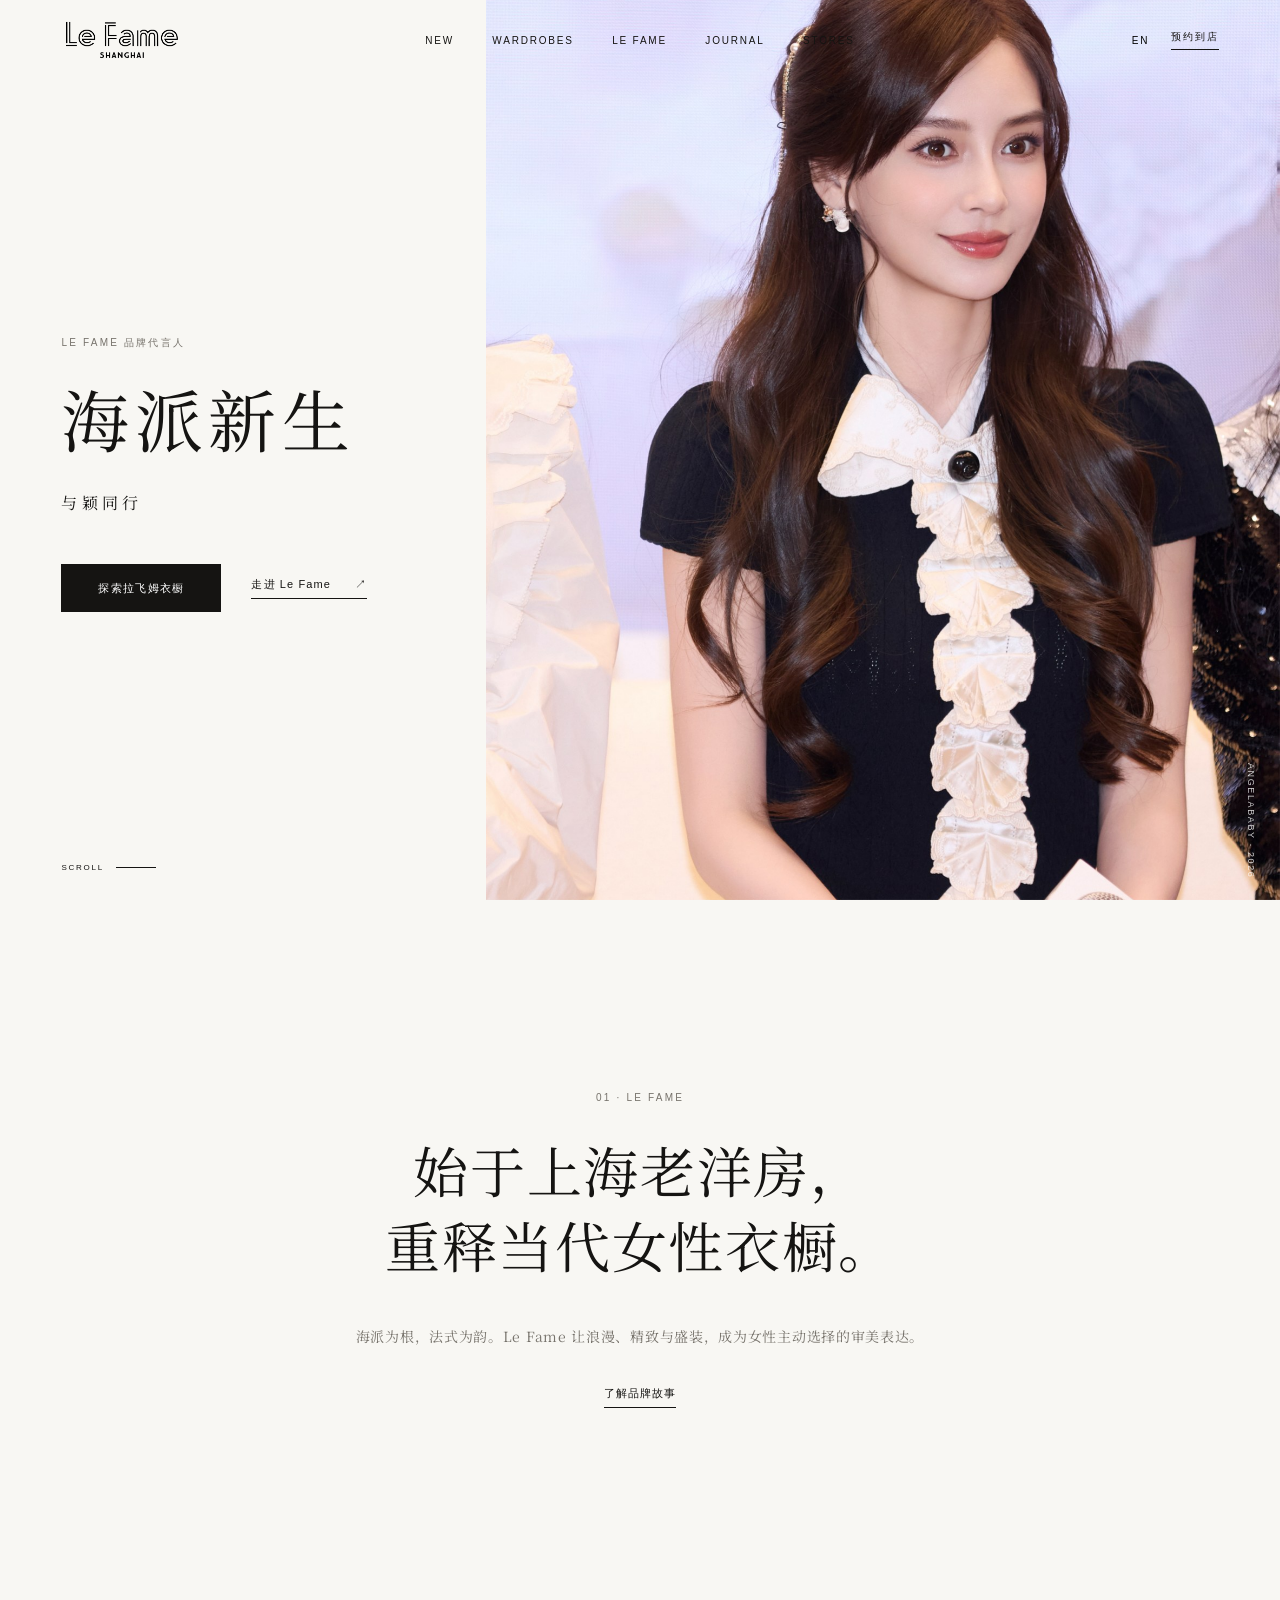
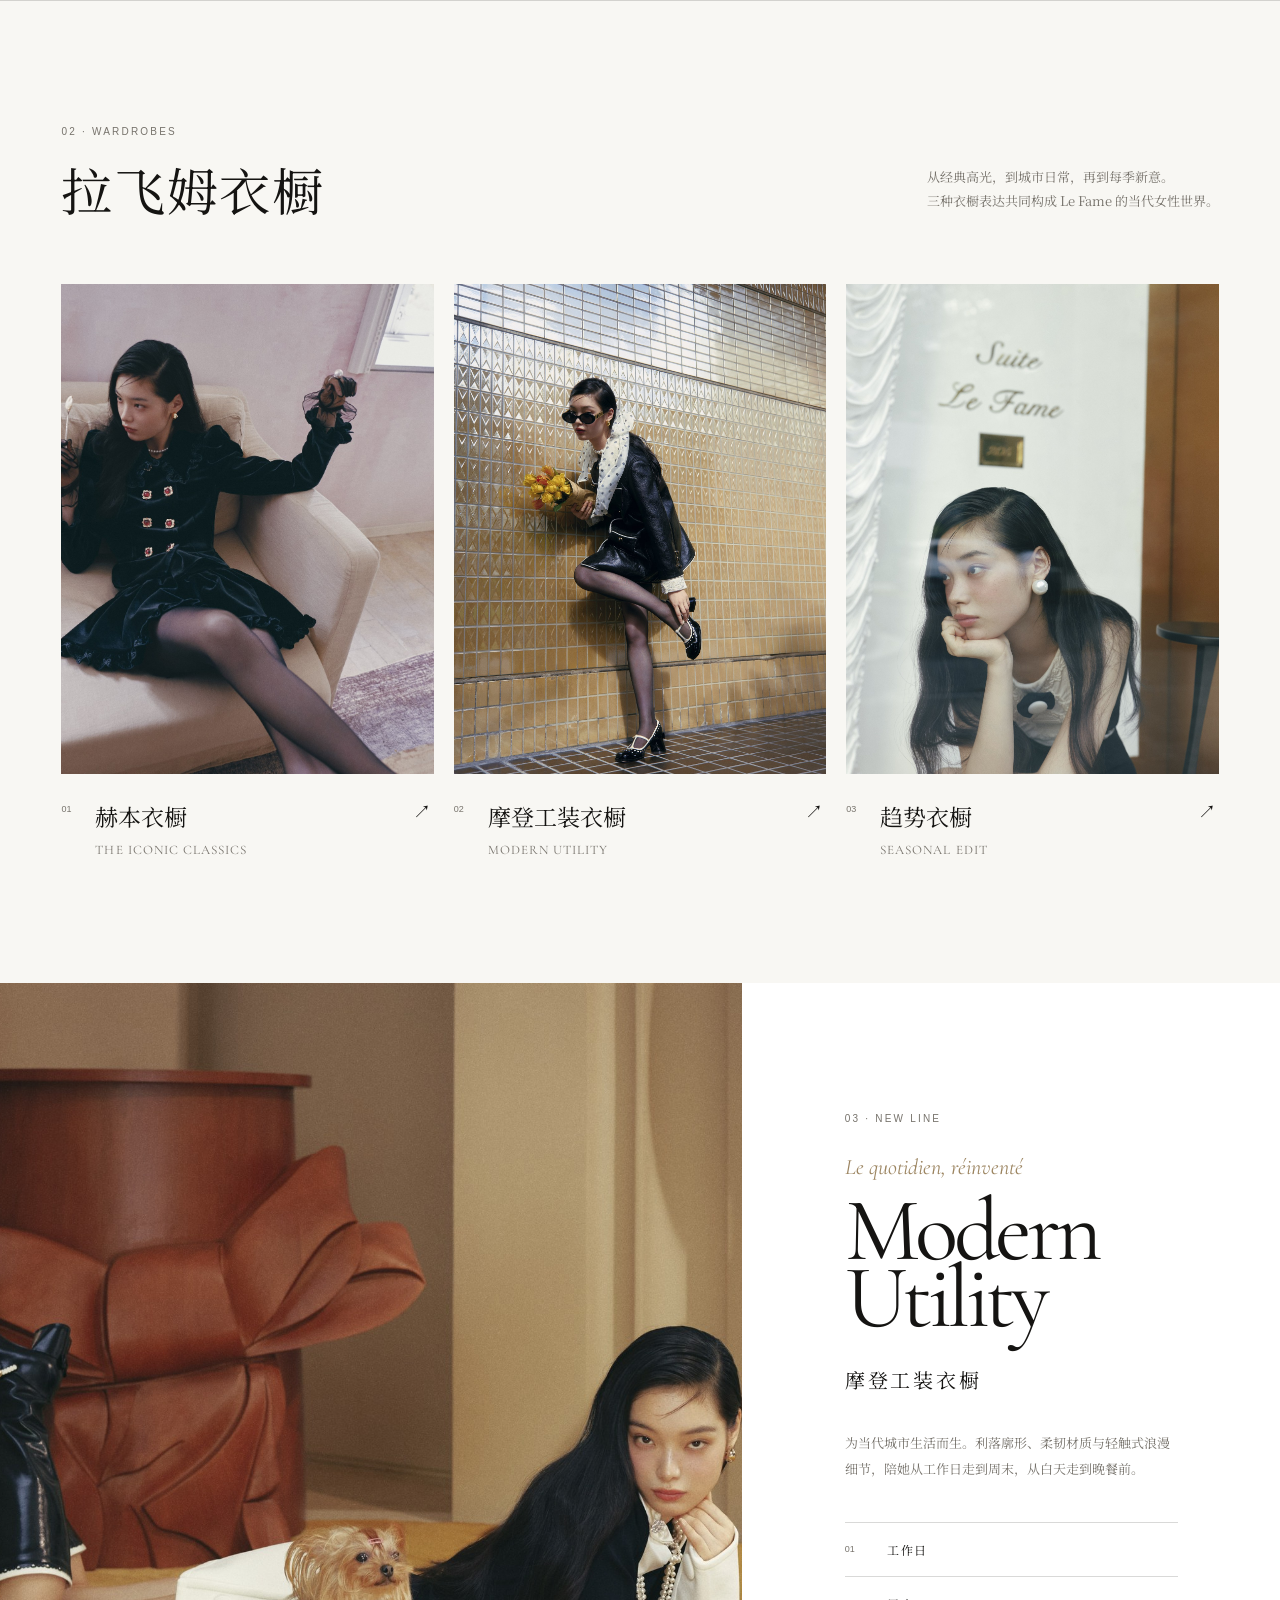
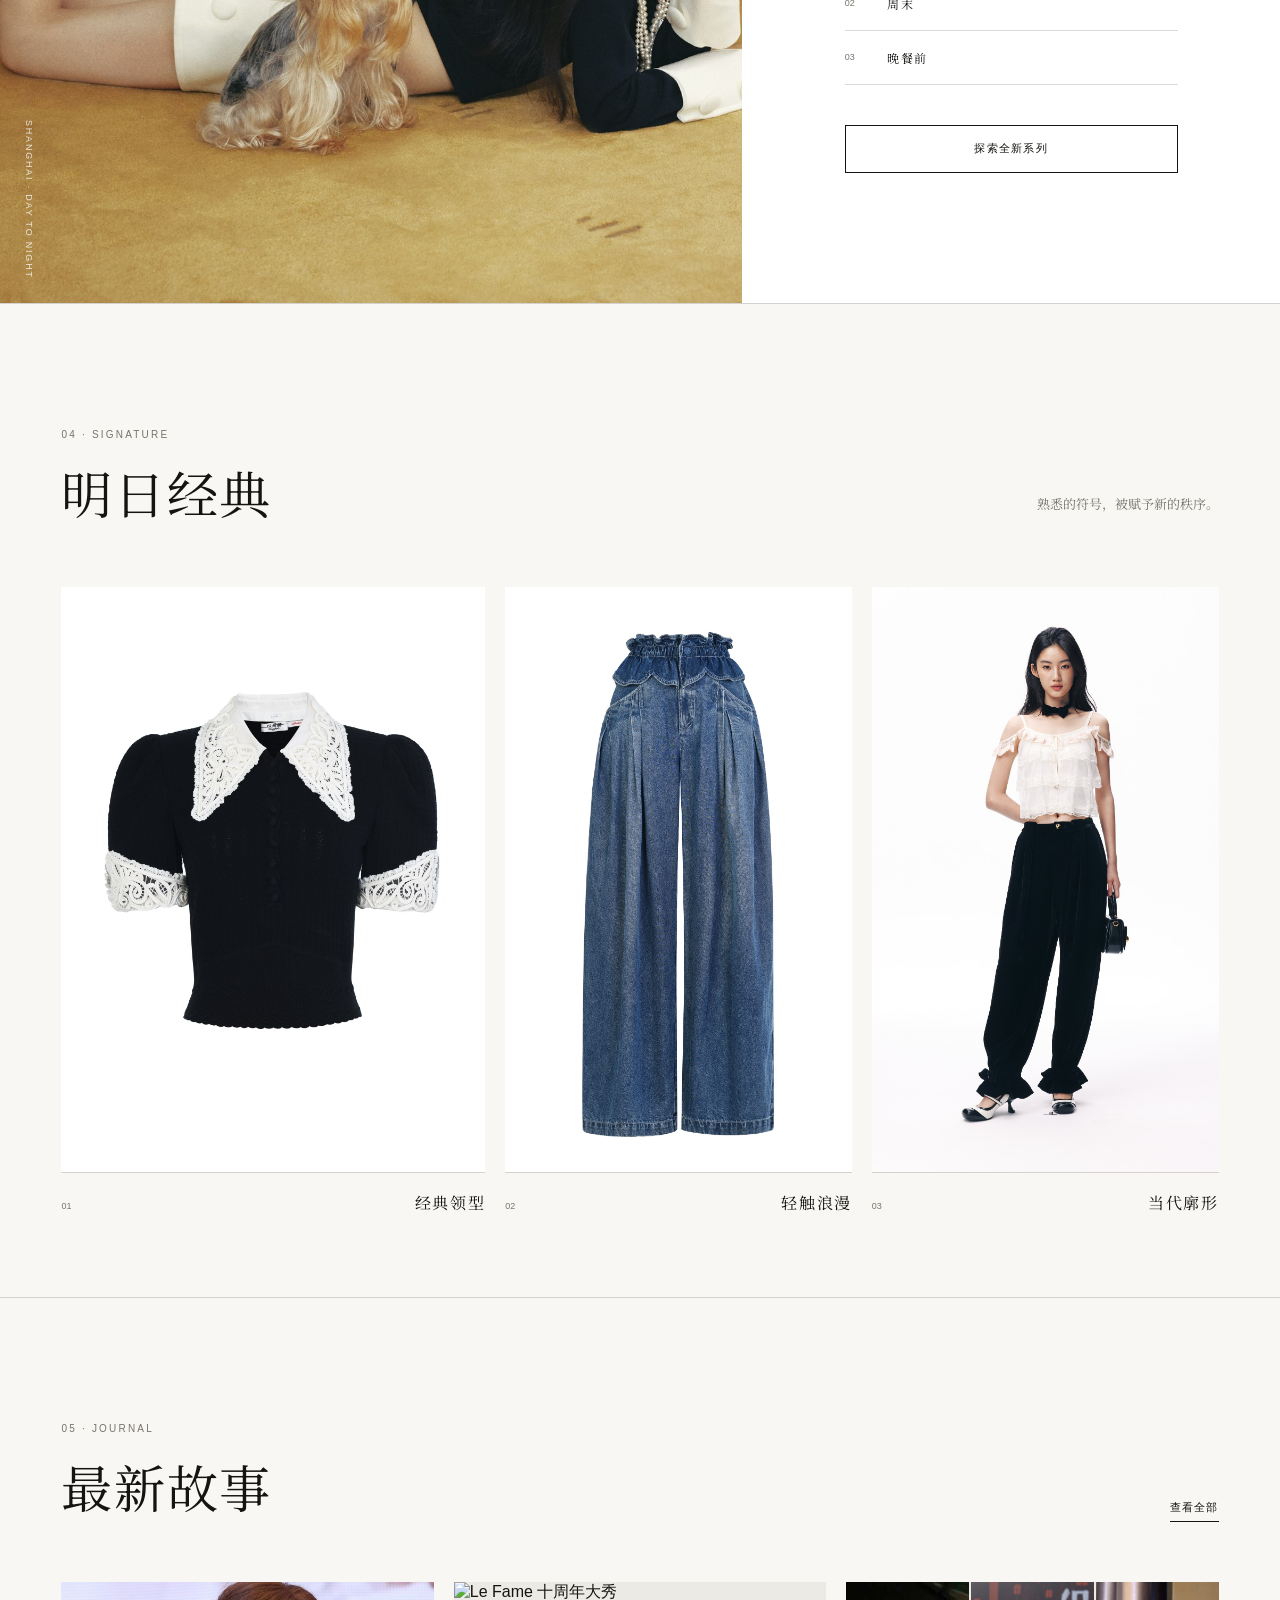
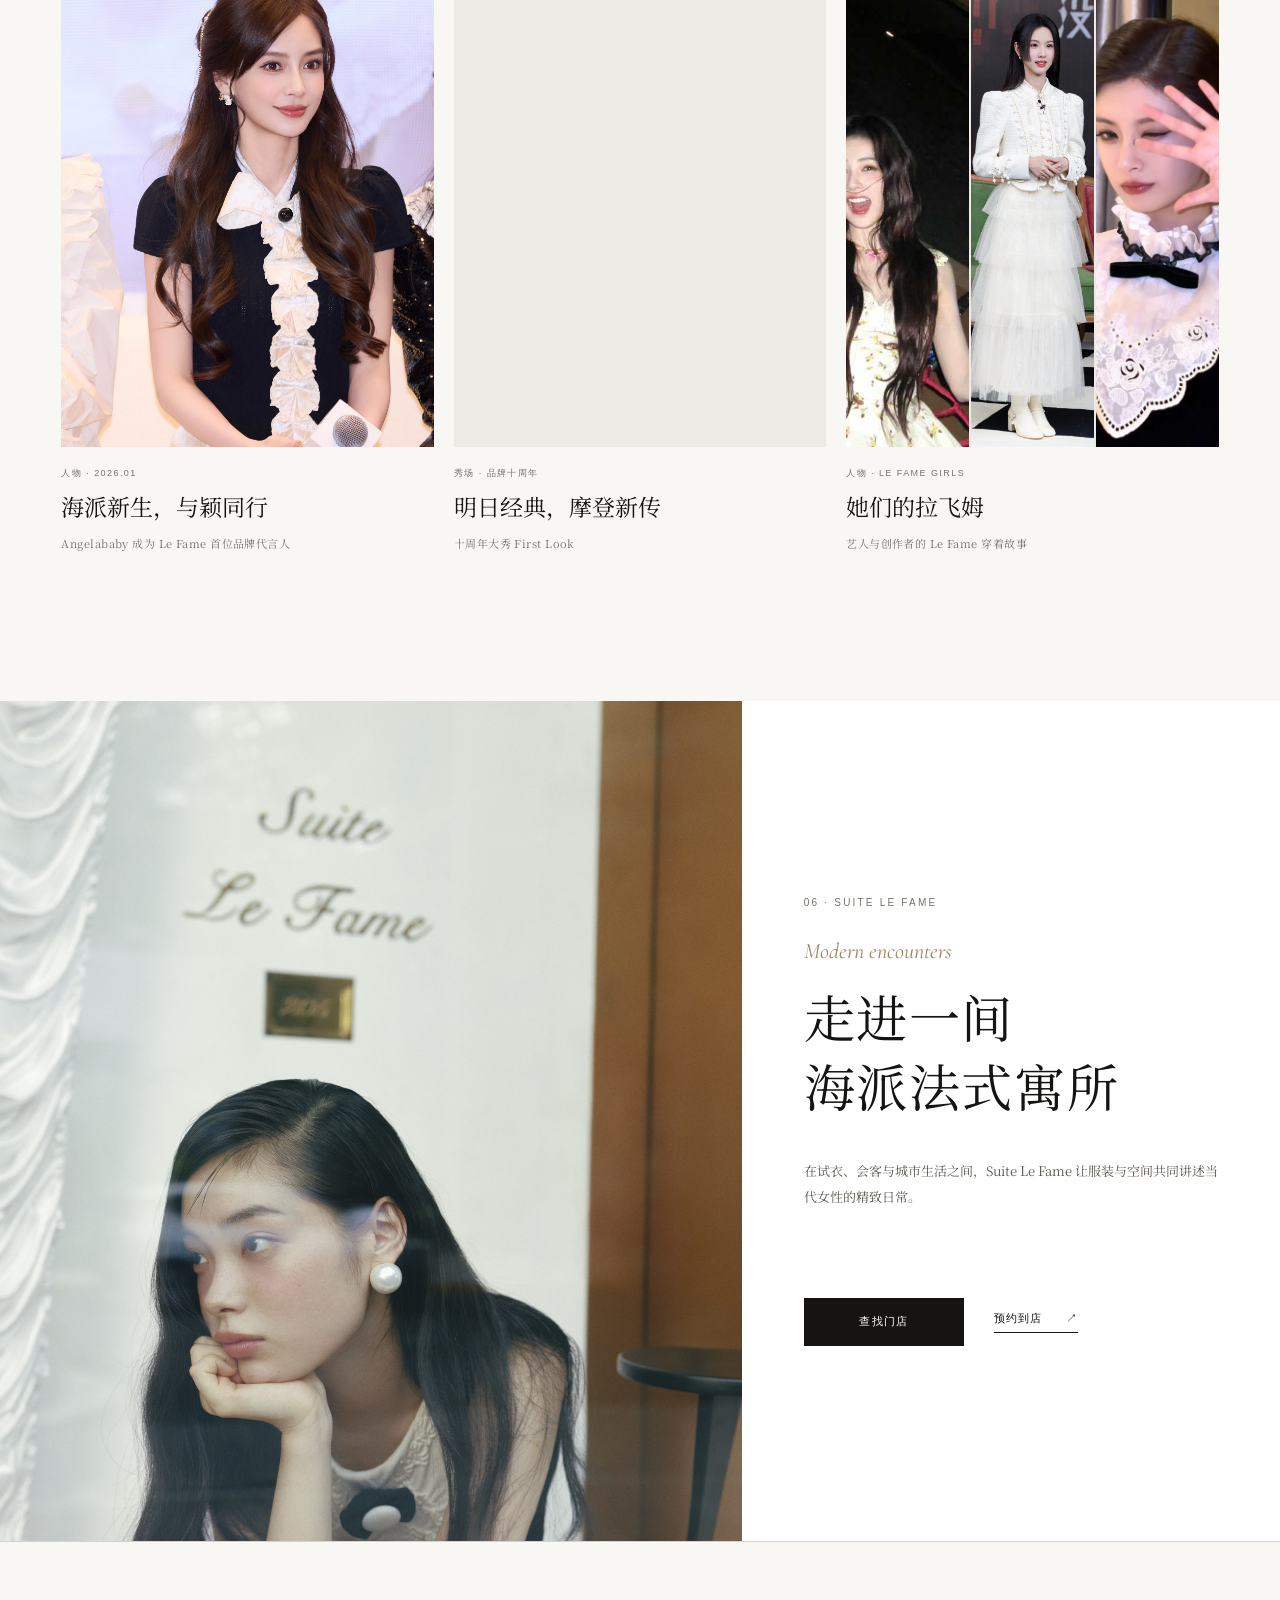
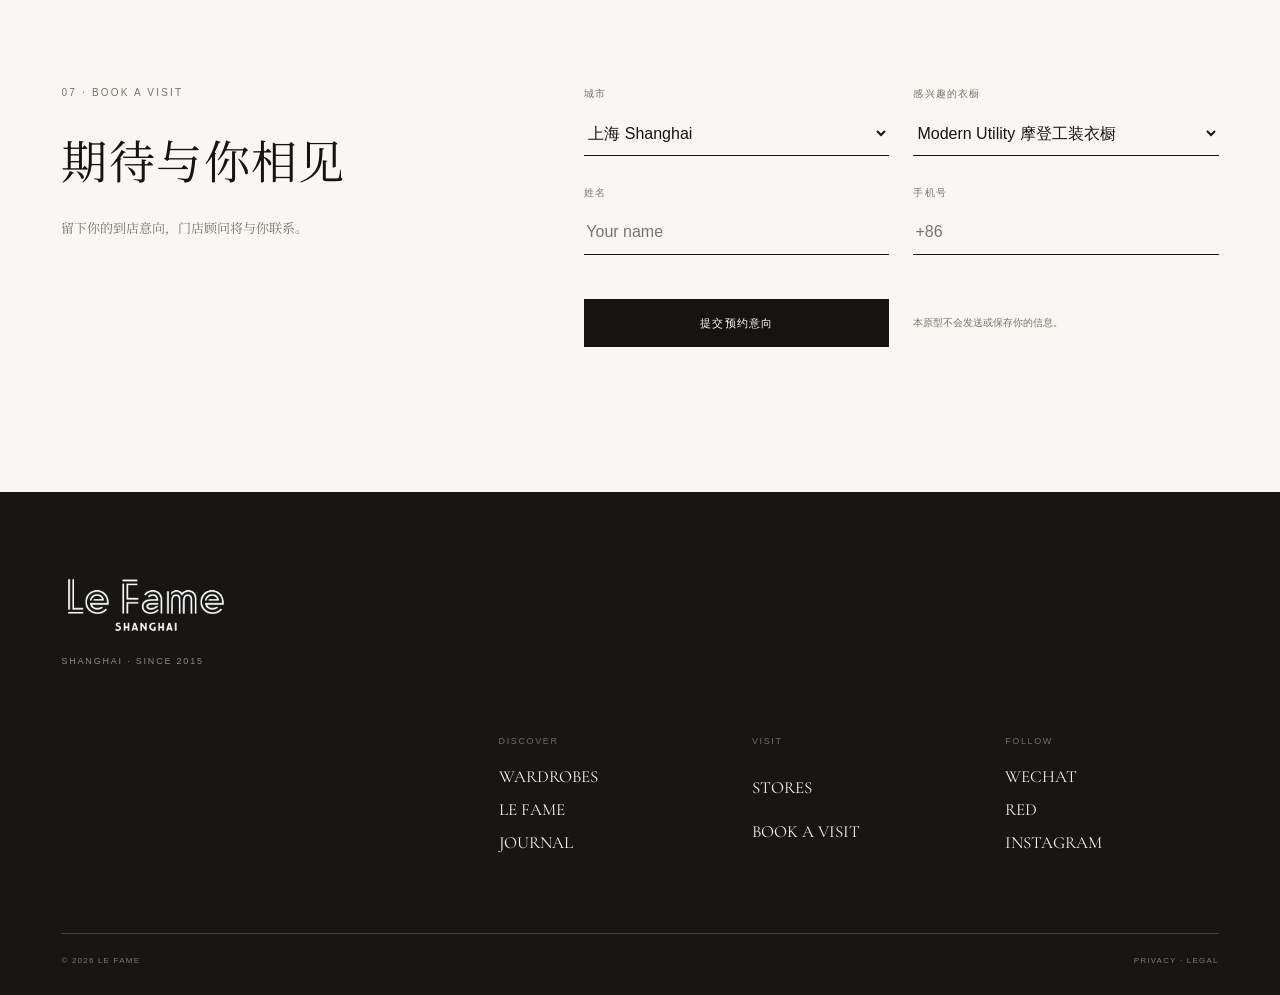
==== commit a571d471: "更新品牌页、子页面内容及素材" ====
--- a/index.html
+++ b/index.html
@@ -22,14 +22,14 @@
       <nav class="desktop-nav" aria-label="主导航">
         <a href="./collection-autumn-2026.html">NEW</a>
         <a href="./wardrobes.html">WARDROBES</a>
-        <a href="#statement">LE FAME</a>
-        <a href="#journal">JOURNAL</a>
-        <a href="#stores">STORES</a>
+        <a href="./brand.html">LE FAME</a>
+        <a href="./journal.html">JOURNAL</a>
+        <a href="./stores.html">STORES</a>
       </nav>
 
       <div class="header-actions">
         <button class="language-switch" type="button" data-language>EN</button>
-        <a class="visit-link" href="#visit">预约到店</a>
+        <a class="visit-link" href="./booking.html">预约到店</a>
         <button
           class="menu-button"
           type="button"
@@ -45,10 +45,10 @@
       <nav class="mobile-nav" aria-label="移动端导航" data-mobile-nav>
         <a href="#new">NEW COLLECTION</a>
         <a href="./wardrobes.html">拉飞姆衣橱</a>
-        <a href="#statement">LE FAME</a>
-        <a href="#journal">JOURNAL</a>
-        <a href="#stores">STORES</a>
-        <a href="#visit">预约到店</a>
+        <a href="./brand.html">LE FAME</a>
+        <a href="./journal.html">JOURNAL</a>
+        <a href="./stores.html">STORES</a>
+        <a href="./booking.html">预约到店</a>
         <button class="mobile-language" type="button" data-language>EN / 中文</button>
       </nav>
     </header>
@@ -104,7 +104,7 @@
         >
           海派为根，法式为韵。Le Fame 让浪漫、精致与盛装，成为女性主动选择的审美表达。
         </p>
-        <a class="underlined-link" href="#statement">
+        <a class="underlined-link" href="./brand.html">
           <span data-zh="了解品牌故事" data-en="Our Story">了解品牌故事</span>
         </a>
       </section>
@@ -248,13 +248,13 @@
             <p class="section-index">05 · JOURNAL</p>
             <h2 data-zh="最新故事" data-en="Latest Stories">最新故事</h2>
           </div>
-          <a class="underlined-link" href="#journal">
+          <a class="underlined-link" href="./journal.html">
             <span data-zh="查看全部" data-en="View All">查看全部</span>
           </a>
         </header>
 
         <div class="journal-grid">
-          <article class="journal-card reveal">
+          <a class="journal-card reveal" href="./journal.html#ambassador">
             <img
               src="assets/celebrity_01.jpg"
               alt="Angelababy A New Haipai Chapter"
@@ -264,9 +264,9 @@
               <h3 data-zh="海派新生，与颖同行" data-en="A New Haipai Chapter">海派新生，与颖同行</h3>
               <span data-zh="Angelababy 成为 Le Fame 首位品牌代言人" data-en="Angelababy becomes Le Fame's first Brand Ambassador">Angelababy 成为 Le Fame 首位品牌代言人</span>
             </div>
-          </article>
-
-          <article class="journal-card reveal">
+          </a>
+
+          <a class="journal-card reveal" href="./journal.html#anniversary">
             <img
               src="./assets/anniversary-first-look.jpg"
               alt="Le Fame 十周年大秀"
@@ -276,9 +276,9 @@
               <h3 data-zh="明日经典，摩登新传" data-en="Tomorrow's Classics">明日经典，摩登新传</h3>
               <span data-zh="十周年大秀 First Look" data-en="First looks from the 10th Anniversary show">十周年大秀 First Look</span>
             </div>
-          </article>
-
-          <article class="journal-card reveal">
+          </a>
+
+          <a class="journal-card reveal" href="./journal.html#girls">
             <div class="journal-collage" aria-label="Le Fame Girls 艺人与创作者穿着返图">
               <img src="./assets/lefame-girl-bailu.jpg" alt="白鹿身着 Le Fame" />
               <img src="./assets/lefame-girl-chenduling.jpg" alt="陈都灵身着 Le Fame" />
@@ -289,7 +289,7 @@
               <h3 data-zh="她们的拉飞姆" data-en="Le Fame Girls">她们的拉飞姆</h3>
               <span data-zh="艺人与创作者的 Le Fame 穿着故事" data-en="Le Fame stories worn by artists and creators">艺人与创作者的 Le Fame 穿着故事</span>
             </div>
-          </article>
+          </a>
         </div>
       </section>
 
@@ -313,10 +313,10 @@
             在试衣、会客与城市生活之间，Suite Le Fame 让服装与空间共同讲述当代女性的精致日常。
           </p>
           <div class="store-actions">
-            <a class="button button-dark" href="#visit">
+            <a class="button button-dark" href="./stores.html">
               <span data-zh="查找门店" data-en="Find a Store">查找门店</span>
             </a>
-            <a class="text-link" href="#visit">
+            <a class="text-link" href="./booking.html">
               <span data-zh="预约到店" data-en="Book a Visit">预约到店</span>
               <span>↗</span>
             </a>
@@ -385,13 +385,13 @@
         <div>
           <p>DISCOVER</p>
           <a href="./wardrobes.html">WARDROBES</a>
-          <a href="#statement">LE FAME</a>
-          <a href="#journal">JOURNAL</a>
+          <a href="./brand.html">LE FAME</a>
+          <a href="./journal.html">JOURNAL</a>
         </div>
         <div>
           <p>VISIT</p>
-          <a href="#stores">STORES</a>
-          <a href="#visit">BOOK A VISIT</a>
+          <a href="./stores.html">STORES</a>
+          <a href="./booking.html">BOOK A VISIT</a>
         </div>
         <div>
           <p>FOLLOW</p>
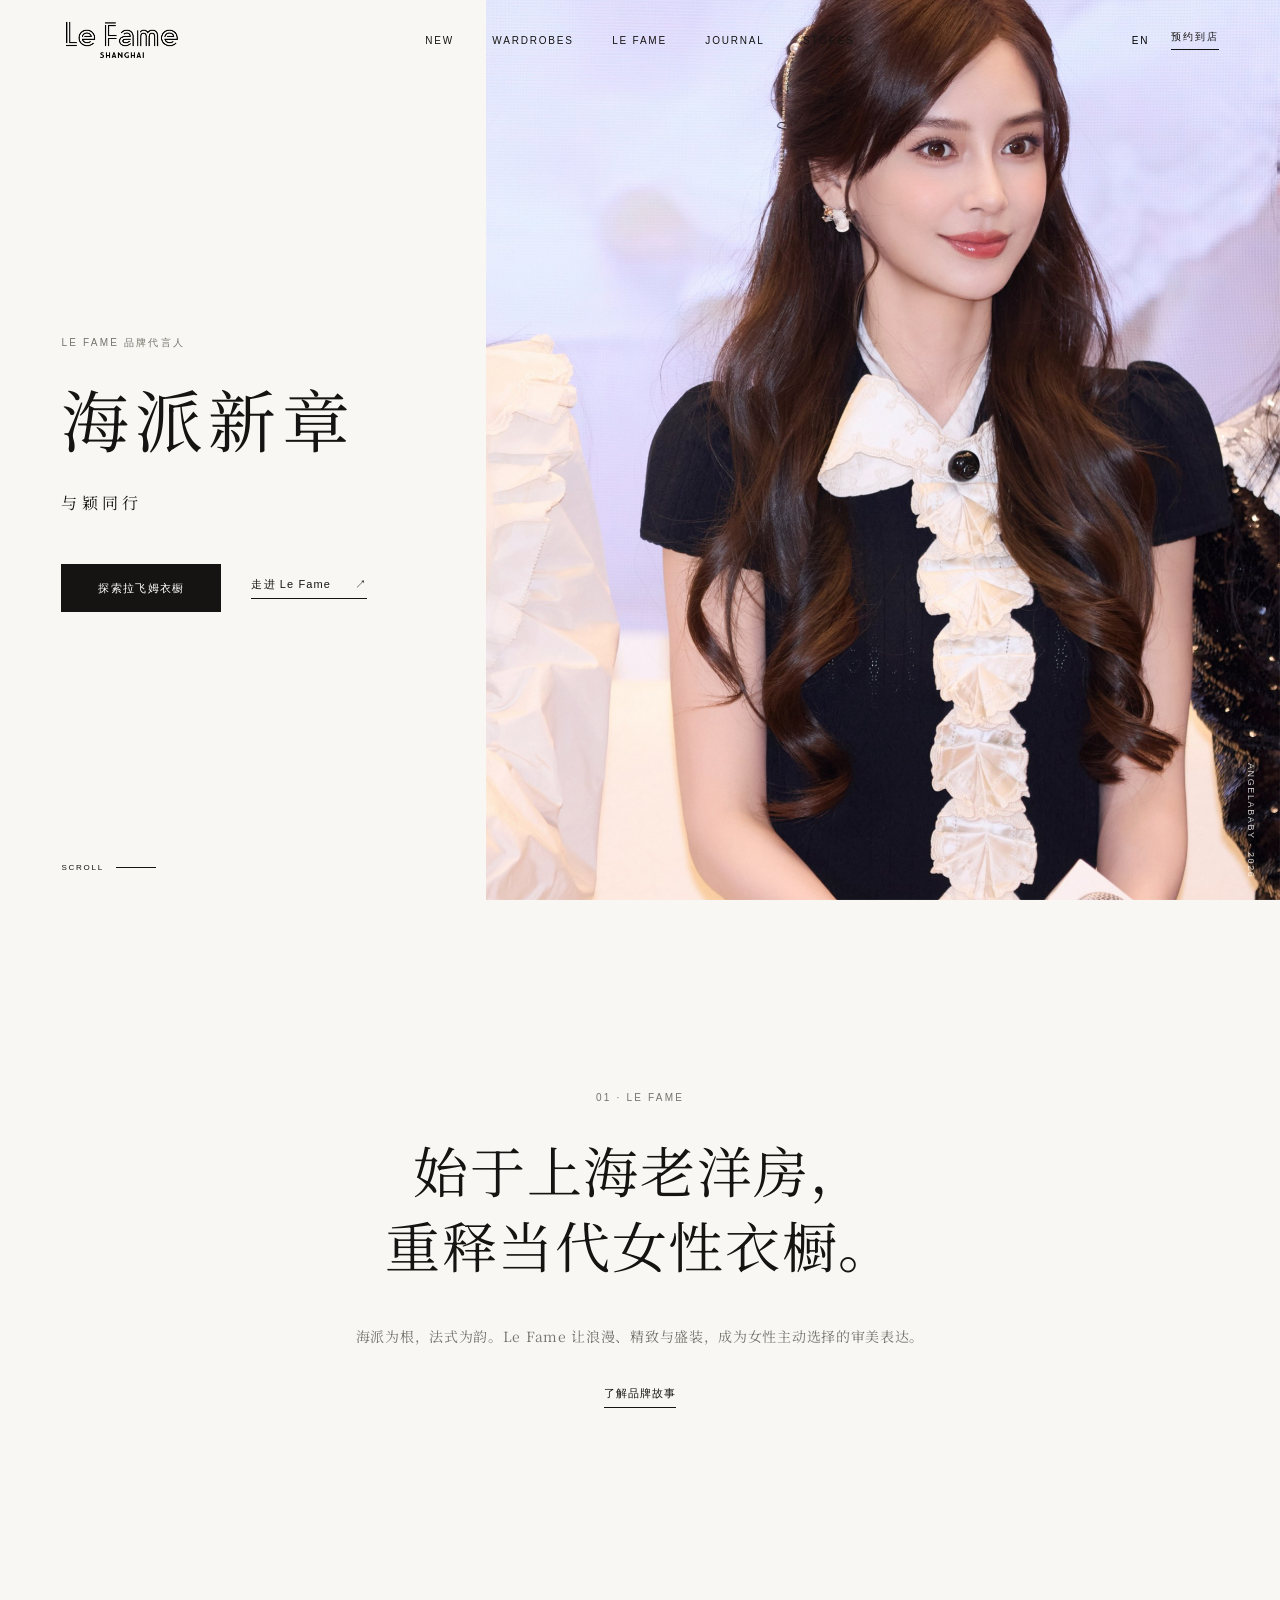
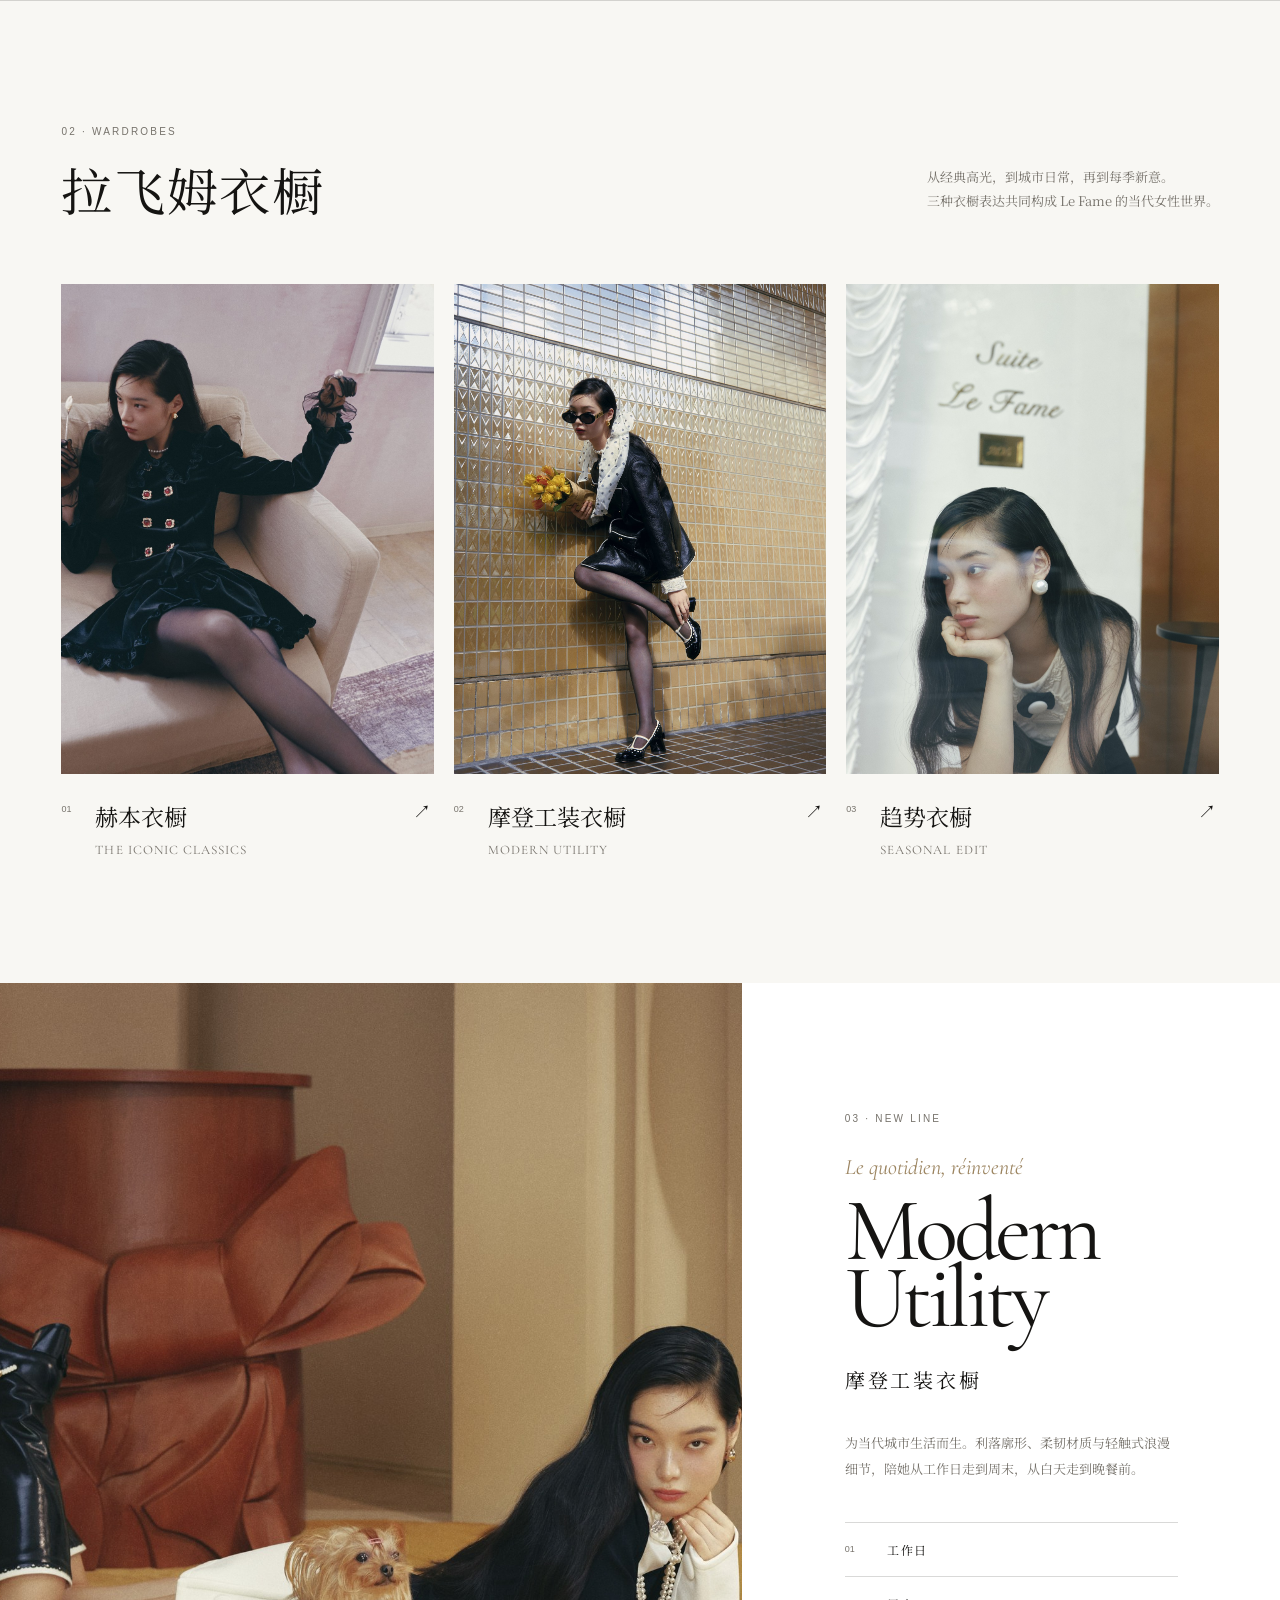
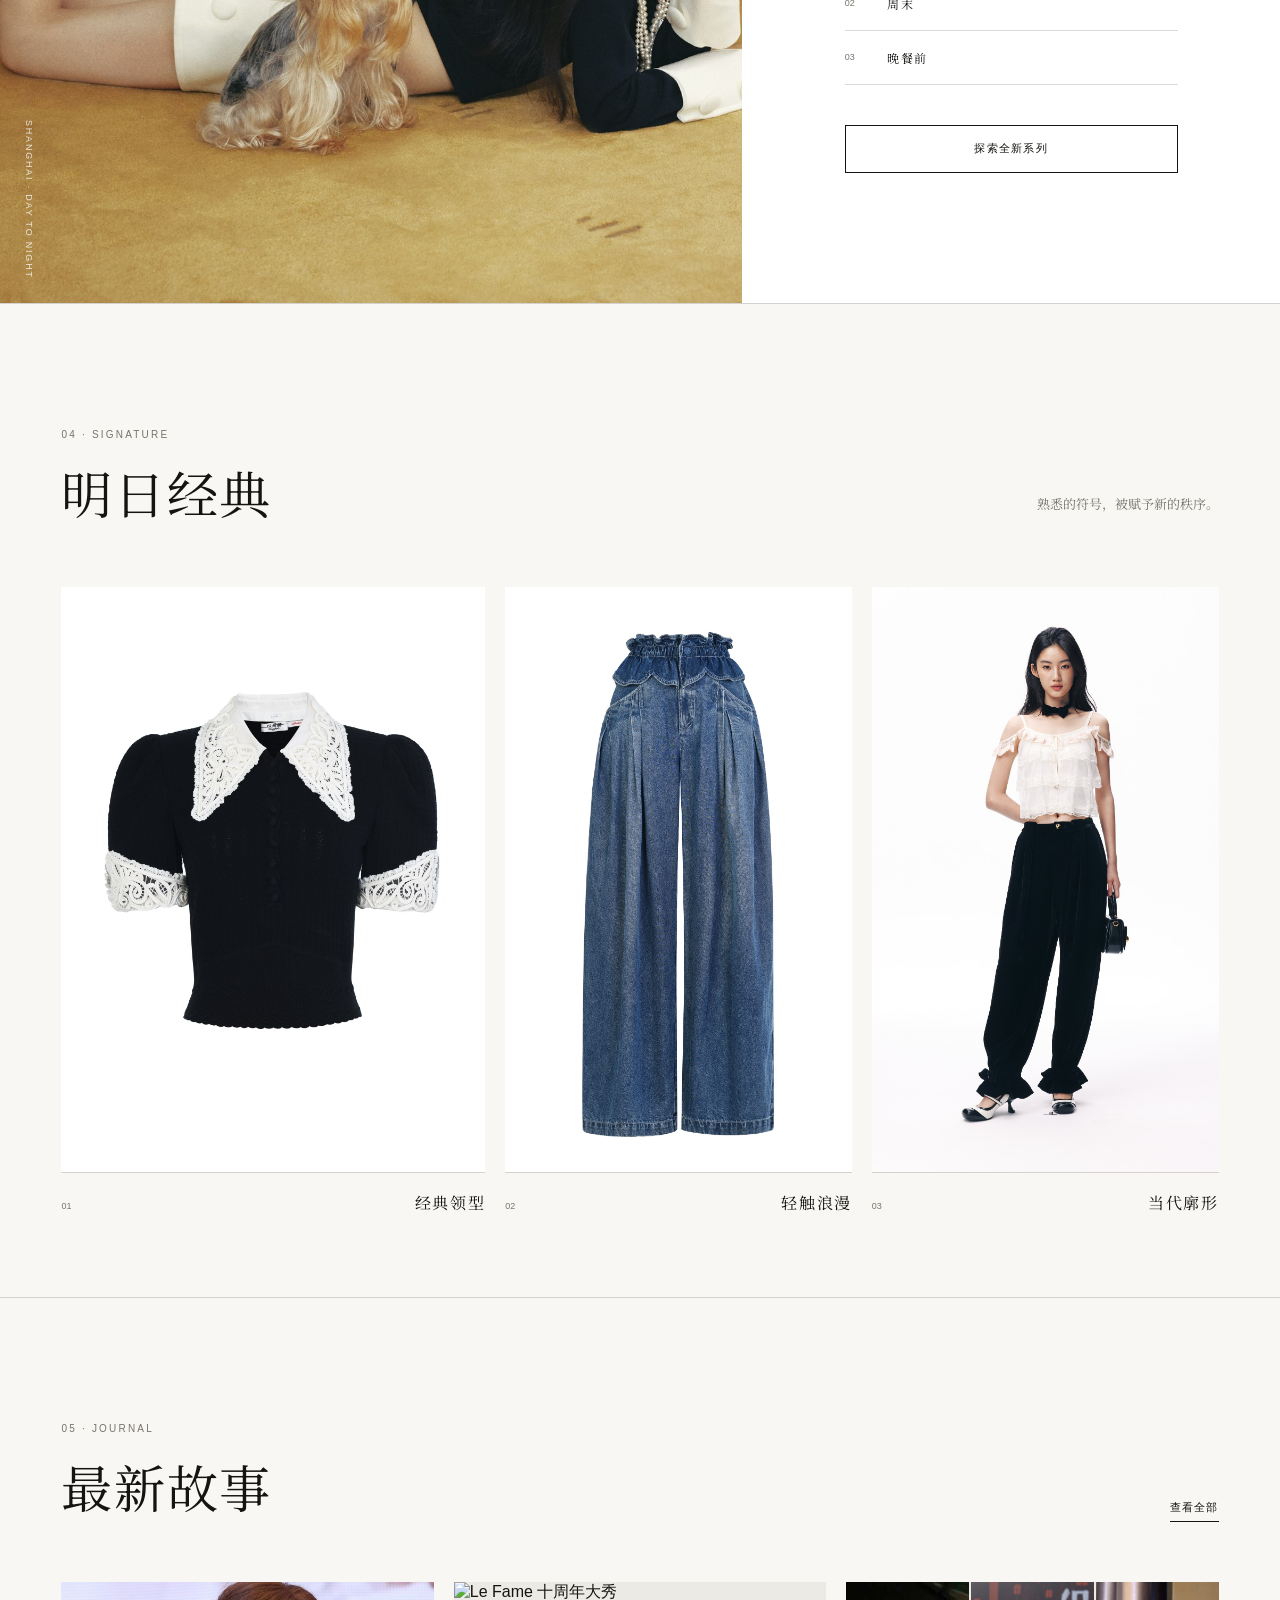
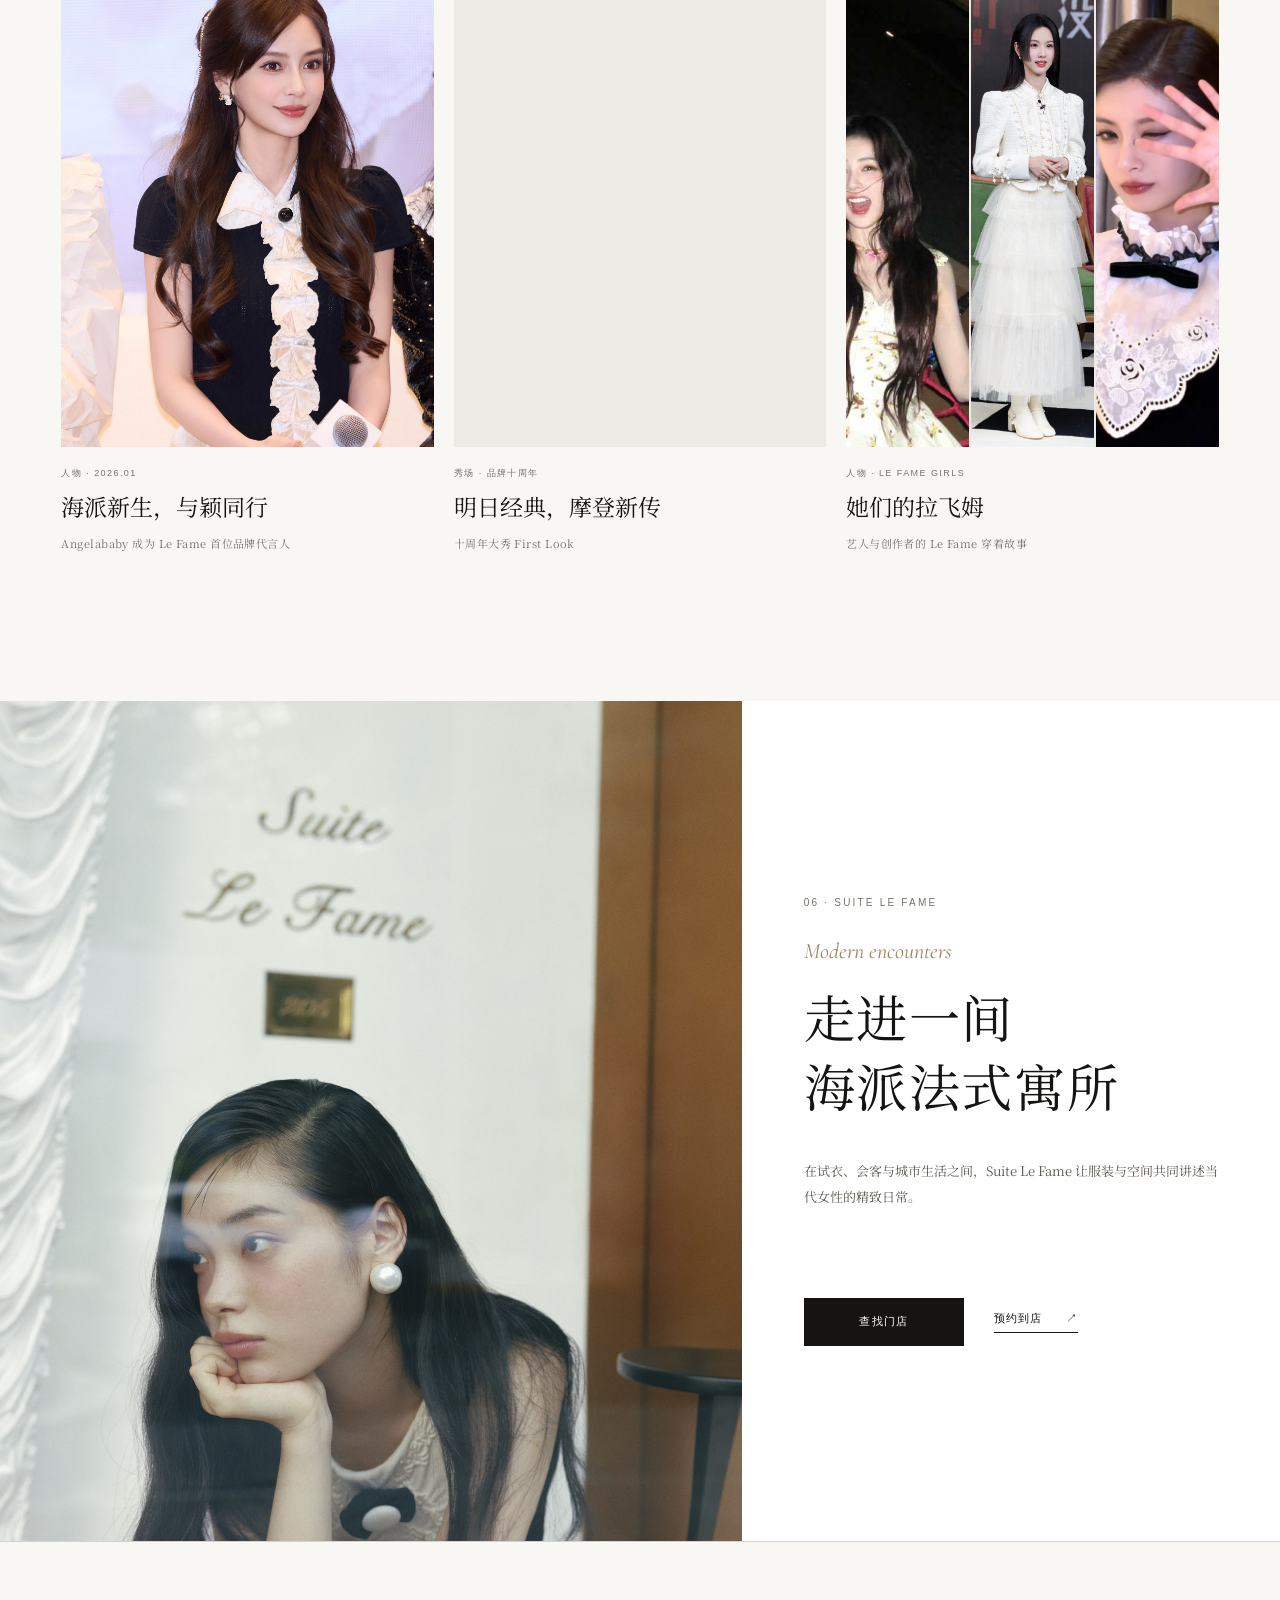
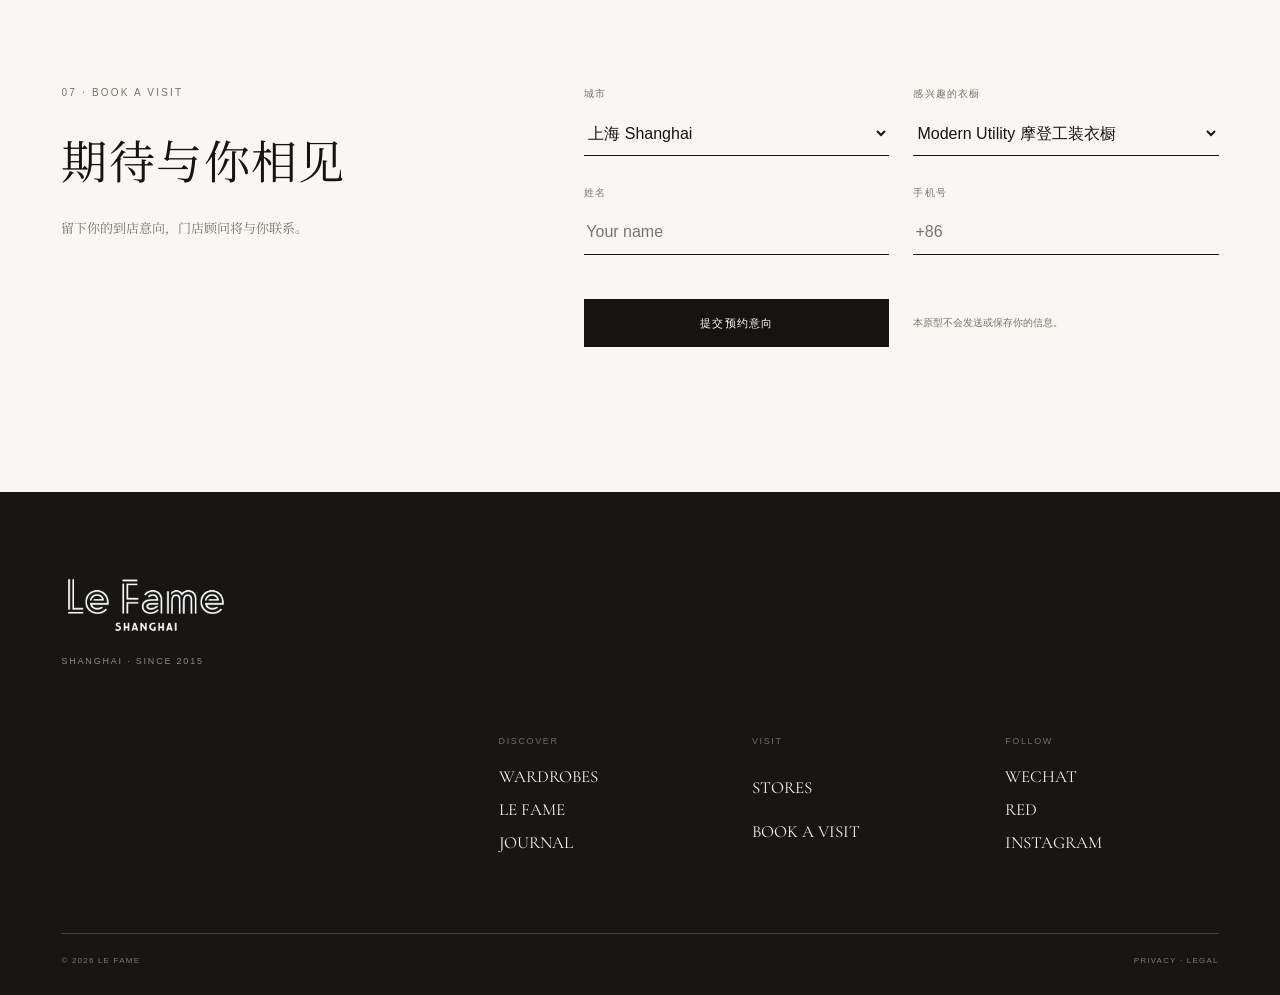
==== commit 4addfc52: "更新内容" ====
--- a/index.html
+++ b/index.html
@@ -59,7 +59,7 @@
           <p class="eyebrow" data-zh="LE FAME 品牌代言人" data-en="LE FAME BRAND AMBASSADOR">
             LE FAME 品牌代言人
           </p>
-          <h1 class="hero-title-cn">海派新生</h1>
+          <h1 class="hero-title-cn">海派新章</h1>
           <p
             class="hero-cn"
             data-zh="与颖同行"
